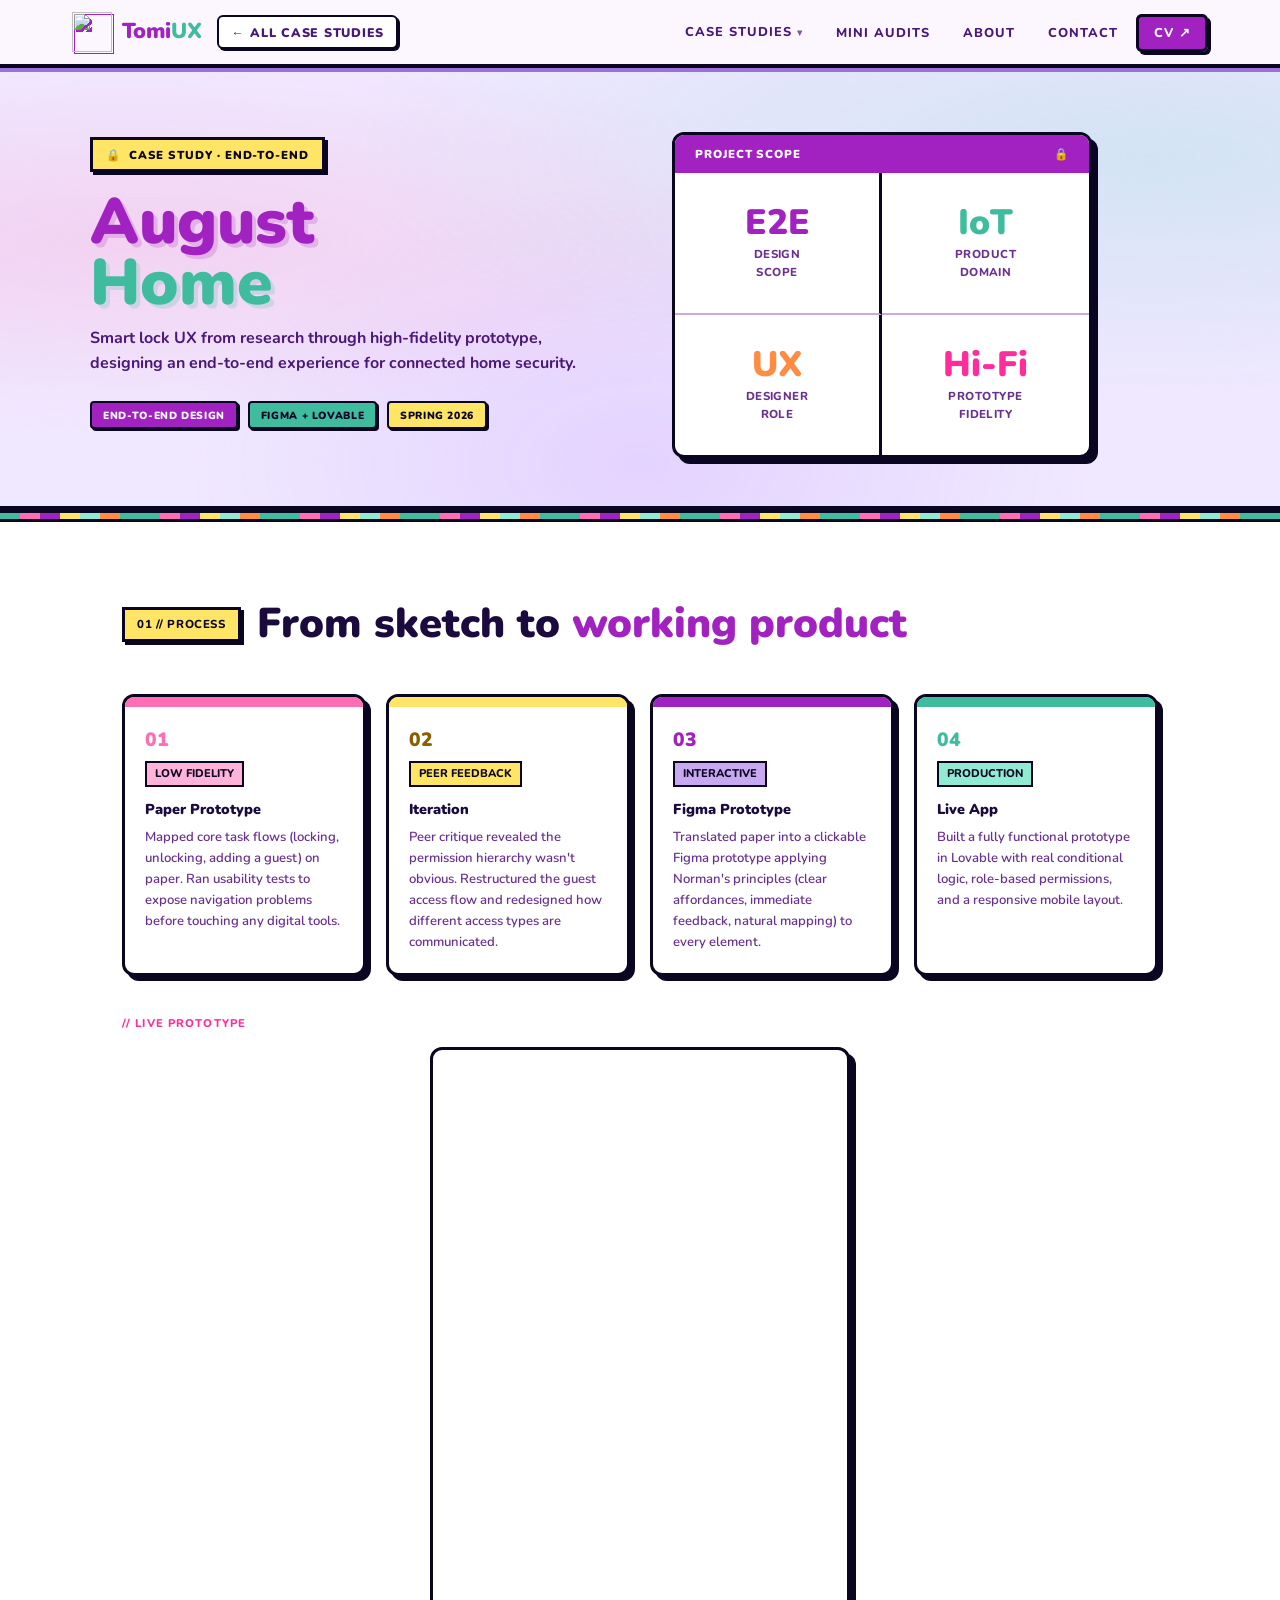
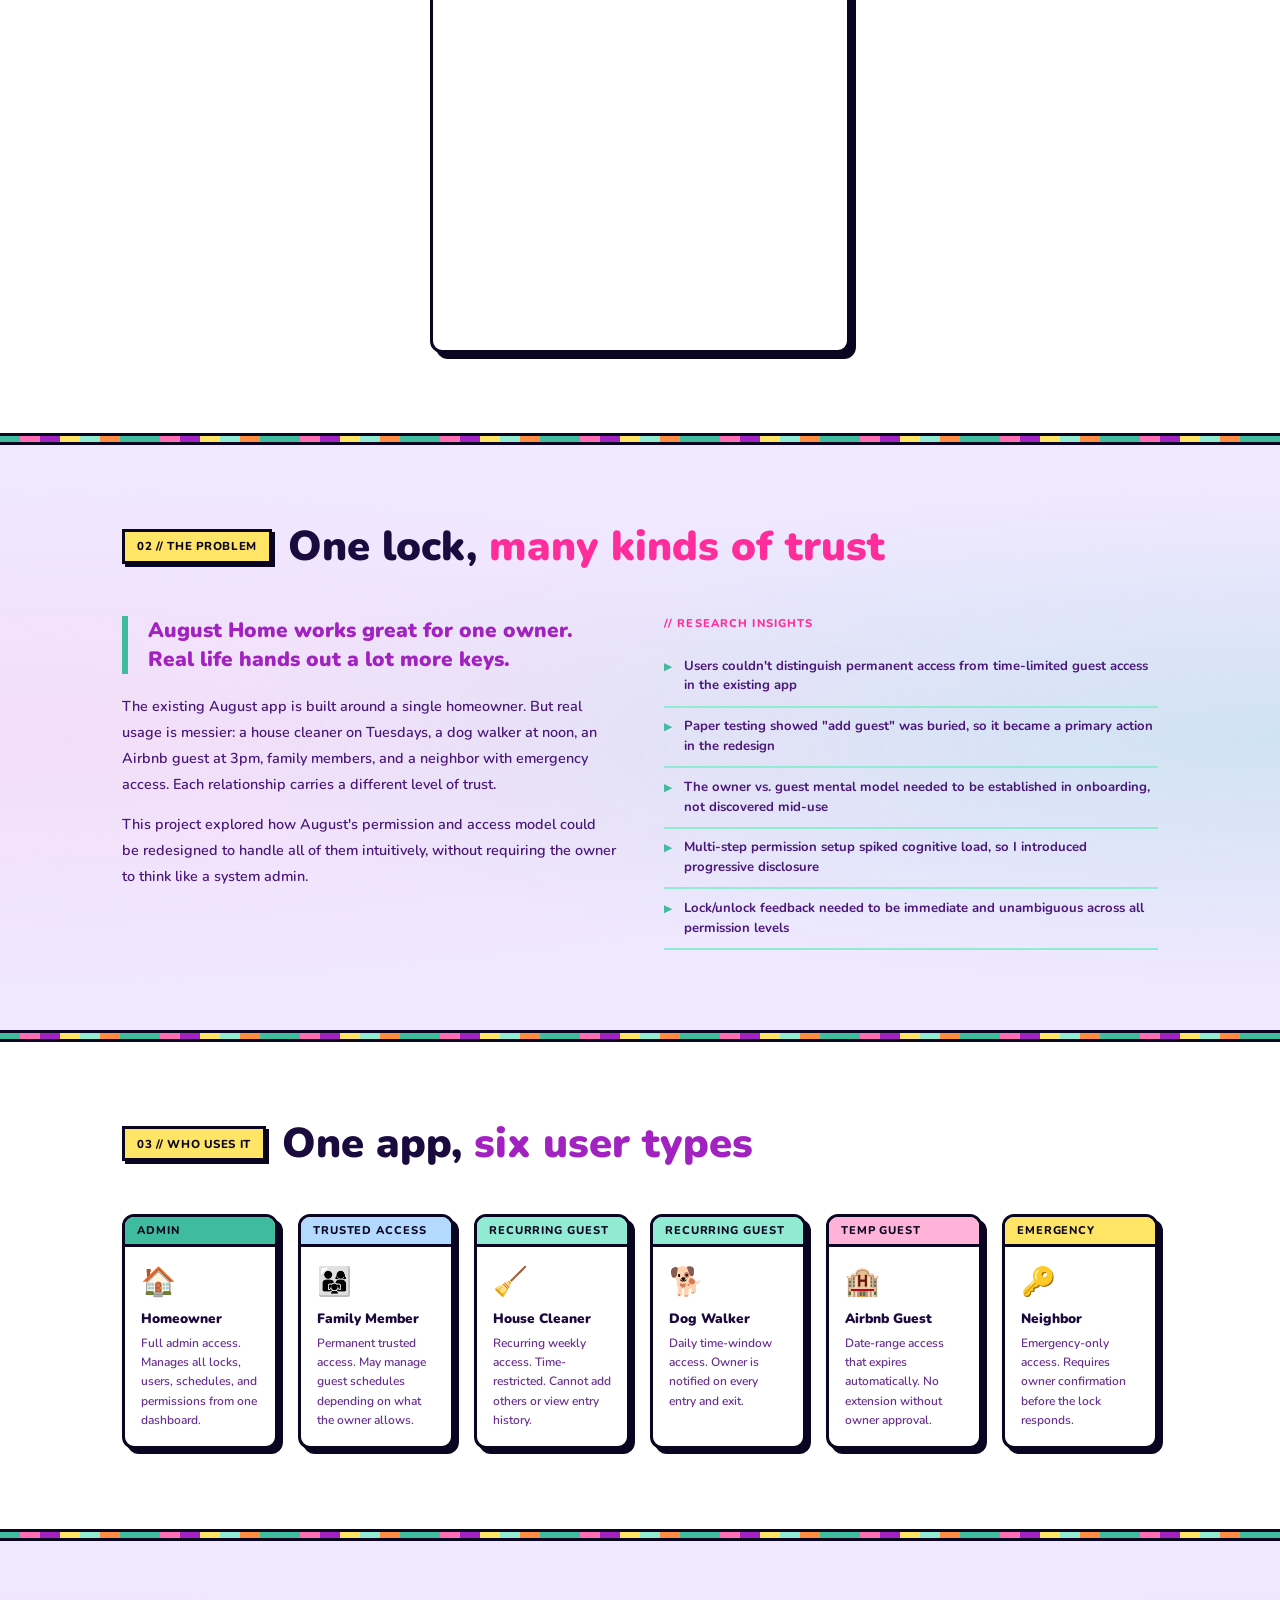
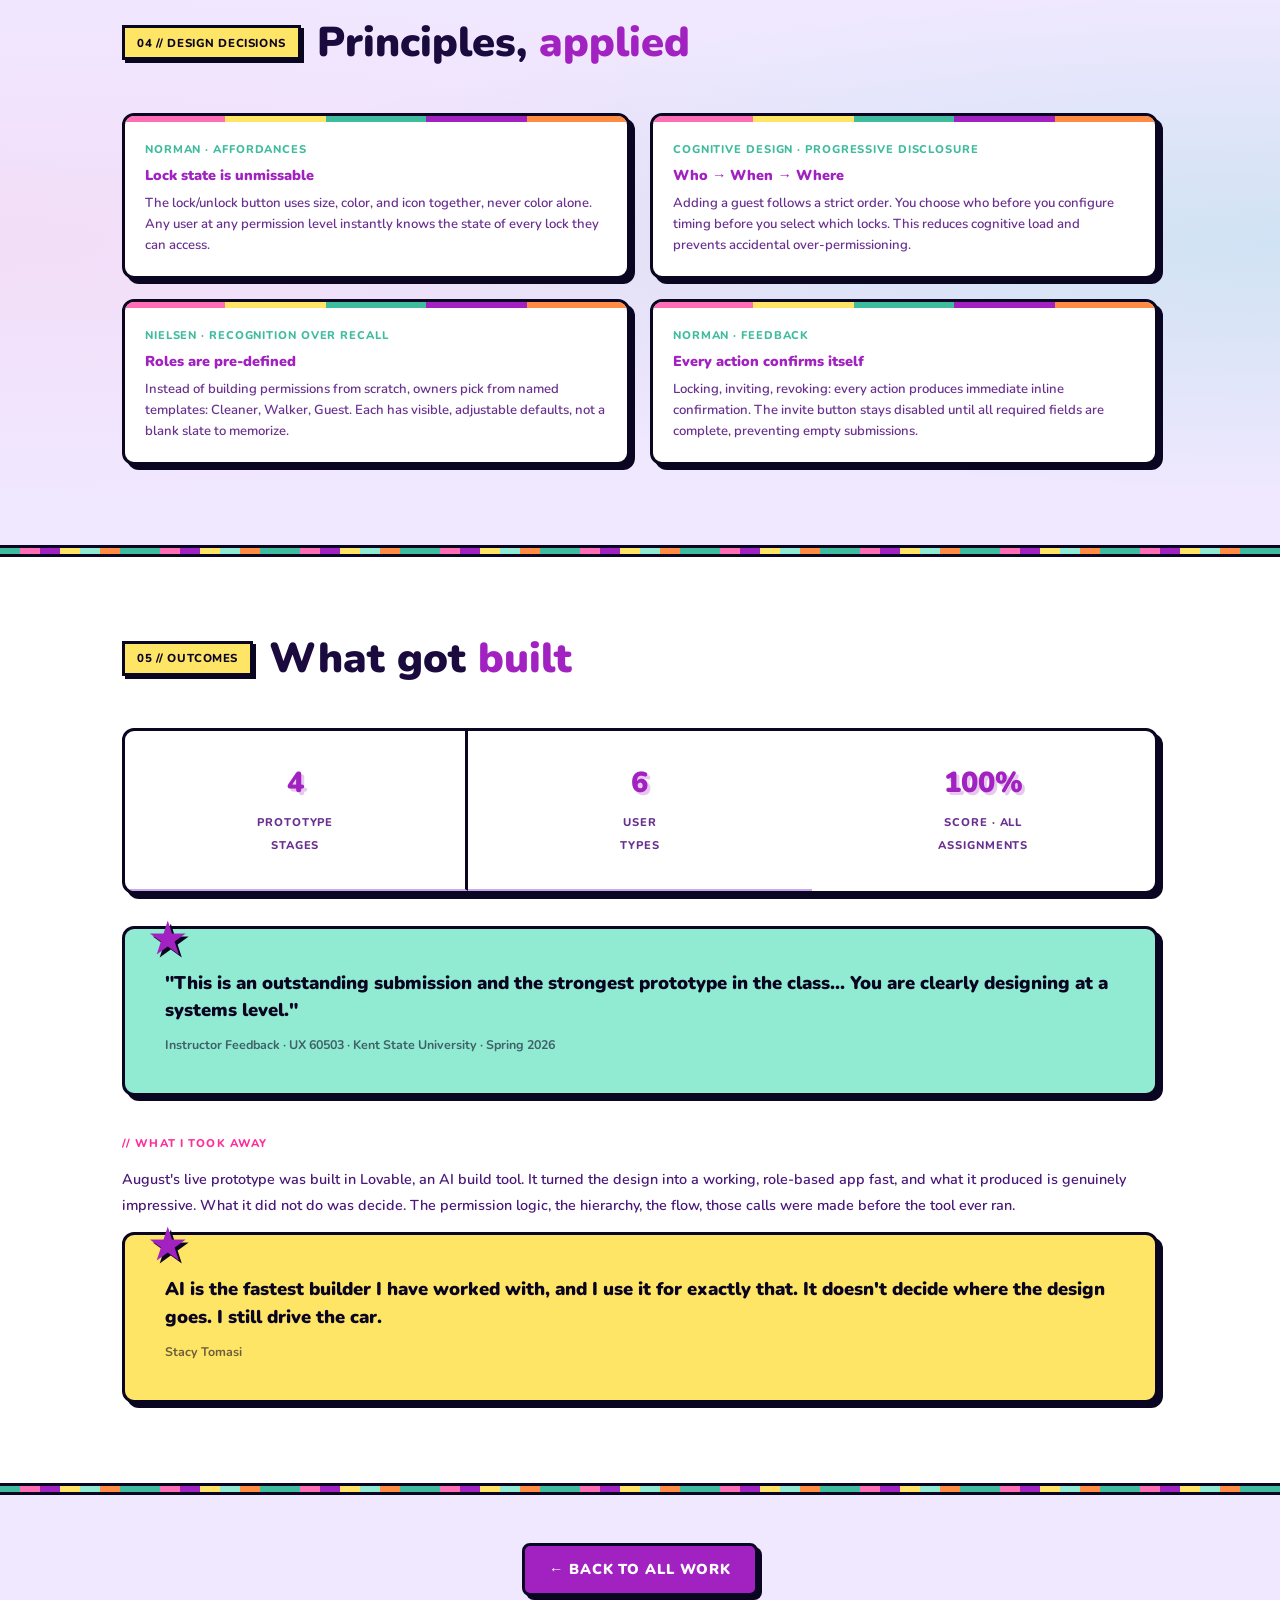
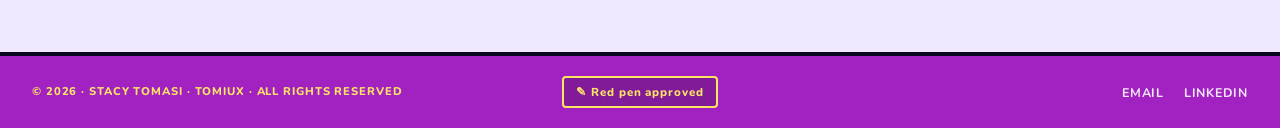
==== august/index.html @ 5d03ec29 "Footers: all text passes AA (white on purple, lavender mid on dark) Co-Authored-By: Claude Opus 5.5 " ====
<!DOCTYPE html>
<html lang="en">
<head>
  <!-- Google tag (gtag.js) -->
  <script async src="https://www.googletagmanager.com/gtag/js?id=G-GPSDXNNFGW"></script>
  <script>
    window.dataLayer = window.dataLayer || [];
    function gtag(){dataLayer.push(arguments);}
    gtag("js", new Date());
    gtag("config", "G-GPSDXNNFGW");
  </script>
<meta charset="UTF-8" />
<meta name="viewport" content="width=device-width, initial-scale=1.0" />
<title>August Home // TomiUX Case Study 🔒</title>
<link rel="preconnect" href="https://fonts.googleapis.com">
<link rel="preconnect" href="https://fonts.gstatic.com" crossorigin>
<link href="https://fonts.googleapis.com/css2?family=Nunito:wght@400;600;700;800;900&display=swap" rel="stylesheet">
<script src="../assets/nav.js"></script>
<style>
  :root {
    --lavender-bg: #f0e8ff;
    --lavender-mid: #c8a8f0;
    --lavender-dark: #9b70d8;
    --pink: #ff6eb4;
    --hot-pink: #ff2d9b;
    --baby-pink: #ffb3d9;
    --teal: #3FBB9E;
    --mint: #91EBD3;
    --yellow: #ffe566;
    --orange: #ff8c42;
    --blue: #6bb8ff;
    --baby-blue: #b3d9ff;
    --purple: #A122C0;
    --lime: #c8ff6b;
    --red: #ff5252;
    --white: #ffffff;
    --offwhite: #fdf8ff;
    --text: #1a0a3e;
    --text-mid: #4a1878;
    --text-light: #6a3090;
    --pixel-dark: #0a0520;
  }

  *, *::before, *::after { box-sizing: border-box; margin: 0; padding: 0; }
  html { scroll-behavior: smooth; }

  body { font-family: 'Nunito', sans-serif; background: var(--lavender-bg); color: var(--text); overflow-x: hidden; }

  body::before {
    content: ''; position: fixed; inset: 0; z-index: 0; pointer-events: none; opacity: 0.12;
    background-image: radial-gradient(3px 3px at 12% 8%, var(--pink), transparent), radial-gradient(2px 2px at 28% 22%, var(--teal), transparent), radial-gradient(3px 3px at 45% 5%, var(--yellow), transparent), radial-gradient(2px 2px at 62% 18%, var(--purple), transparent), radial-gradient(3px 3px at 78% 10%, var(--orange), transparent), radial-gradient(2px 2px at 92% 25%, var(--teal), transparent), radial-gradient(3px 3px at 15% 45%, var(--yellow), transparent), radial-gradient(2px 2px at 35% 60%, var(--pink), transparent), radial-gradient(3px 3px at 55% 55%, var(--blue), transparent), radial-gradient(2px 2px at 72% 48%, var(--lime), transparent), radial-gradient(3px 3px at 88% 65%, var(--hot-pink), transparent), radial-gradient(2px 2px at 8% 78%, var(--teal), transparent), radial-gradient(3px 3px at 25% 88%, var(--purple), transparent), radial-gradient(2px 2px at 48% 80%, var(--orange), transparent), radial-gradient(3px 3px at 68% 92%, var(--pink), transparent), radial-gradient(2px 2px at 85% 82%, var(--yellow), transparent);
    background-size: 300px 300px;
  }

  @media (prefers-reduced-motion: no-preference) { body::before { animation: bgShimmer 8s ease-in-out infinite alternate; } }
  @keyframes bgShimmer { 0% { opacity: 0.08; } 100% { opacity: 0.18; } }

  /* PIXEL DIVIDER */
  .pixel-divider { height: 12px; background: repeating-linear-gradient(90deg, #3FBB9E 0px, #3FBB9E 20px, #ff6eb4 20px, #ff6eb4 40px, #A122C0 40px, #A122C0 60px, #ffe566 60px, #ffe566 80px, #91EBD3 80px, #91EBD3 100px, #ff8c42 100px, #ff8c42 120px, #3FBB9E 120px, #3FBB9E 140px); border-top: 3px solid var(--pixel-dark); border-bottom: 3px solid var(--pixel-dark); position: relative; z-index: 1; }

  /* SECTION WRAPPERS */
  .section-bg-white { background: var(--white); position: relative; z-index: 1; }
  .section-bg-soft { background: radial-gradient(ellipse at 0% 50%, rgba(255,179,217,0.2) 0%, transparent 60%), radial-gradient(ellipse at 100% 50%, rgba(78,205,196,0.2) 0%, transparent 60%), var(--lavender-bg); position: relative; z-index: 1; }
  .section-wrap { max-width: 1100px; margin: 0 auto; padding: 5rem 2rem; position: relative; z-index: 1; }
  .section-header { display: flex; align-items: center; gap: 1rem; margin-bottom: 3rem; flex-wrap: wrap; }
  .section-badge { font-family: 'Nunito', sans-serif; font-weight: 800; font-size: 0.72rem; padding: 0.4rem 0.75rem; background: var(--yellow); border: 3px solid var(--pixel-dark); box-shadow: 3px 3px 0 var(--pixel-dark); color: var(--pixel-dark); letter-spacing: 0.05em; white-space: nowrap; }
  .section-title { font-family: 'Nunito', sans-serif; font-weight: 900; font-size: clamp(1.6rem, 3.5vw, 2.6rem); color: var(--text); flex: 1; line-height: 1.05; letter-spacing: 0; }
  .section-title .accent { color: var(--purple); }
  .section-title .accent2 { color: var(--hot-pink); }

  /* HERO */
  .case-hero {
    position: relative; z-index: 1;
    background: radial-gradient(ellipse at 10% 40%, rgba(255,110,180,0.18) 0%, transparent 50%), radial-gradient(ellipse at 90% 20%, rgba(78,205,196,0.18) 0%, transparent 50%), radial-gradient(ellipse at 50% 90%, rgba(155,89,255,0.15) 0%, transparent 50%), var(--lavender-bg);
    padding: 4rem 2rem 3rem; border-bottom: 4px solid var(--pixel-dark);
  }
  .case-hero-inner { max-width: 1100px; margin: 0 auto; display: grid; grid-template-columns: 1fr 1fr; gap: 4rem; align-items: center; }
  .case-eyebrow {
    display: inline-flex; align-items: center; gap: 0.5rem;
    font-family: 'Nunito', sans-serif; font-weight: 900; font-size: 0.72rem; letter-spacing: 0.08em;
    color: var(--pixel-dark); background: var(--yellow);
    border: 3px solid var(--pixel-dark); box-shadow: 3px 3px 0 var(--pixel-dark);
    padding: 0.4rem 0.8rem; margin-bottom: 1.25rem;
  }
  .case-title {
    font-family: 'Nunito', sans-serif; font-weight: 900;
    font-size: clamp(2.2rem, 5vw, 4rem); line-height: 0.95; margin-bottom: 0.75rem; letter-spacing: 0;
  }
  .case-title .line1 { display: block; color: var(--purple); text-shadow: 4px 4px 0 rgba(161,34,192,0.2); }
  .case-title .line2 { display: block; color: var(--teal); text-shadow: 4px 4px 0 rgba(63,187,158,0.2); }
  .case-subtitle { font-size: 1rem; color: var(--text-mid); font-weight: 700; line-height: 1.6; margin-bottom: 1.5rem; }
  .case-meta-pills { display: flex; gap: 0.6rem; flex-wrap: wrap; margin-bottom: 1.5rem; }
  .pill { font-family: 'Nunito', sans-serif; font-weight: 900; font-size: 0.65rem; text-transform: uppercase; letter-spacing: 0.06em; padding: 0.3rem 0.7rem; border-radius: 4px; border: 2.5px solid var(--pixel-dark); box-shadow: 2px 2px 0 var(--pixel-dark); }
  .pill-purple { background: var(--purple); color: white; }
  .pill-teal { background: var(--teal); color: var(--pixel-dark); }
  .pill-yellow { background: var(--yellow); color: var(--pixel-dark); }
  .pill-pink { background: var(--hot-pink); color: white; }
  .pill-orange { background: var(--orange); color: var(--pixel-dark); }

  .hero-stat-card { background: var(--white); border: 3px solid var(--pixel-dark); box-shadow: 6px 6px 0 var(--pixel-dark); border-radius: 12px; overflow: hidden; max-width: 420px; }
  .stat-card-header { background: var(--purple); padding: 0.7rem 1.25rem; display: flex; justify-content: space-between; align-items: center; }
  .stat-card-header span { font-family: 'Nunito', sans-serif; font-weight: 900; font-size: 0.72rem; letter-spacing: 0.08em; color: white; }
  .stat-grid { display: grid; grid-template-columns: repeat(2, 1fr); gap: 0; }
  .stat-cell { padding: 1.1rem 1.25rem; border-right: 2px solid var(--lavender-mid); border-bottom: 2px solid var(--lavender-mid); text-align: center; }
  .stat-cell:nth-child(2n) { border-right: none; }
  .stat-cell:nth-child(3), .stat-cell:nth-child(4) { border-bottom: none; }
  .stat-number { font-family: 'Nunito', sans-serif; font-weight: 900; font-size: 2.2rem; line-height: 1; margin-bottom: 0.25rem; }
  .stat-label-sm { font-family: 'Nunito', sans-serif; font-weight: 800; font-size: 0.72rem; letter-spacing: 0.04em; color: var(--text-light); line-height: 1.6; }

  @media (max-width: 768px) {
    .case-hero-inner { grid-template-columns: 1fr; gap: 2rem; }
    .hero-stat-card { max-width: 100%; }
  }
  .btn { font-family: 'Nunito', sans-serif; font-weight: 900; font-size: 0.85rem; text-transform: uppercase; letter-spacing: 0.08em; padding: 0.85rem 1.75rem; border-radius: 8px; text-decoration: none; display: inline-flex; align-items: center; gap: 0.5rem; transition: all 0.12s; border: 3px solid var(--pixel-dark); box-shadow: 4px 4px 0 var(--pixel-dark); }
  .btn:hover { transform: translate(-2px,-2px); box-shadow: 6px 6px 0 var(--pixel-dark); }
  .btn:active { transform: translate(2px,2px); box-shadow: 2px 2px 0 var(--pixel-dark); }
  .btn:focus-visible { outline: 3px solid var(--yellow); outline-offset: 3px; transform: translate(-2px,-2px); box-shadow: 6px 6px 0 var(--pixel-dark); }
  .btn-primary { background: #A122C0; color: white; }
  .btn-primary:hover { background: var(--hot-pink); }
  .btn-secondary { background: var(--white); color: var(--purple); }
  .btn-secondary:hover { background: var(--lavender-mid); }

  /* PROCESS CARDS */
  .process-grid { display: grid; grid-template-columns: repeat(auto-fit, minmax(210px, 1fr)); gap: 1.25rem; }
  .process-card { background: var(--white); border-radius: 12px; border: 3px solid var(--pixel-dark); box-shadow: 5px 5px 0 var(--pixel-dark); overflow: hidden; transition: all 0.12s; }
  .process-card:hover { transform: translate(-3px,-3px); box-shadow: 8px 8px 0 var(--pixel-dark); }
  .process-card-top { height: 10px; }
  .p-pink { background: var(--pink); } .p-yellow { background: var(--yellow); }
  .p-purple { background: var(--purple); } .p-teal { background: var(--teal); }
  .process-card-body { padding: 1.25rem; }
  .card-num { font-family: 'Nunito', sans-serif; font-weight: 900; font-size: 1.2rem; margin-bottom: 0.5rem; }
  .c-pink { color: var(--pink); } .c-yellow { color: #8a5e00; }
  .c-purple { color: var(--purple); } .c-teal { color: var(--teal); }
  .card-badge { font-family: 'Nunito', sans-serif; font-weight: 800; font-size: 0.7rem; padding: 0.2rem 0.5rem; border: 2px solid var(--pixel-dark); display: inline-block; margin-bottom: 0.75rem; }
  .badge-pink { background: var(--baby-pink); color: var(--pixel-dark); } .badge-yellow { background: var(--yellow); color: var(--pixel-dark); }
  .badge-purple { background: var(--lavender-mid); color: var(--pixel-dark); } .badge-teal { background: var(--mint); color: var(--pixel-dark); }
  .card-title { font-family: 'Nunito', sans-serif; font-weight: 900; font-size: 0.9rem; color: var(--text); margin-bottom: 0.5rem; letter-spacing: 0; }
  .card-body { font-size: 0.82rem; line-height: 1.6; color: var(--text-light); font-weight: 600; }

  /* PROBLEM */
  .problem-grid { display: grid; grid-template-columns: 1fr 1fr; gap: 3rem; align-items: start; }
  .pull-quote { font-family: 'Nunito', sans-serif; font-weight: 900; font-size: clamp(1rem, 2vw, 1.3rem); color: var(--purple); border-left: 6px solid var(--teal); padding-left: 1.25rem; margin-bottom: 1.25rem; line-height: 1.4; letter-spacing: 0; }
  .body-text { font-size: 0.9rem; line-height: 1.8; color: var(--text-mid); font-weight: 600; margin-bottom: 0.85rem; }
  .sub-label { font-family: 'Nunito', sans-serif; font-weight: 800; font-size: 0.7rem; letter-spacing: 0.1em; color: var(--hot-pink); margin-bottom: 1rem; }
  .insight-list { list-style: none; }
  .insight-list li { font-size: 0.82rem; font-weight: 700; color: var(--text-mid); padding: 0.6rem 0; border-bottom: 2px solid var(--mint); display: flex; gap: 0.75rem; align-items: flex-start; line-height: 1.5; }
  .insight-list li::before { content: '\25B6'; color: var(--teal); flex-shrink: 0; font-size: 0.6rem; margin-top: 3px; }

  /* USER CARDS */
  .users-grid { display: grid; grid-template-columns: repeat(auto-fit, minmax(148px, 1fr)); gap: 1.25rem; }
  .user-card { background: var(--white); border-radius: 12px; border: 3px solid var(--pixel-dark); box-shadow: 5px 5px 0 var(--pixel-dark); overflow: hidden; transition: all 0.12s; }
  .user-card:hover { transform: translate(-3px,-3px); box-shadow: 8px 8px 0 var(--pixel-dark); }
  .user-card-header { font-family: 'Nunito', sans-serif; font-weight: 800; font-size: 0.7rem; letter-spacing: 0.08em; padding: 0.4rem 0.75rem; color: var(--pixel-dark); border-bottom: 3px solid var(--pixel-dark); }
  .uh-teal { background: var(--teal); } .uh-blue { background: var(--baby-blue); }
  .uh-mint { background: var(--mint); } .uh-pink { background: var(--baby-pink); }
  .uh-yellow { background: var(--yellow); } .uh-purple { background: var(--lavender-mid); }
  .user-card-body { padding: 1rem; }
  .user-icon { font-size: 1.75rem; display: block; margin-bottom: 0.5rem; }
  .user-name { font-family: 'Nunito', sans-serif; font-weight: 900; font-size: 0.85rem; color: var(--text); margin-bottom: 0.35rem; letter-spacing: 0; }
  .user-desc { font-size: 0.75rem; line-height: 1.6; color: var(--text-light); font-weight: 600; }

  /* DESIGN DECISIONS */
  .decisions-grid { display: grid; grid-template-columns: 1fr 1fr; gap: 1.25rem; }
  .decision-card { background: var(--white); border-radius: 12px; border: 3px solid var(--pixel-dark); box-shadow: 5px 5px 0 var(--pixel-dark); overflow: hidden; }
  .decision-card::before { content: ''; display: block; height: 6px; background: repeating-linear-gradient(90deg, var(--pink) 0, var(--pink) 20%, var(--yellow) 20%, var(--yellow) 40%, var(--teal) 40%, var(--teal) 60%, var(--purple) 60%, var(--purple) 80%, var(--orange) 80%, var(--orange) 100%); }
  .decision-card-body { padding: 1.25rem; }
  .decision-principle { font-family: 'Nunito', sans-serif; font-weight: 800; font-size: 0.7rem; letter-spacing: 0.08em; color: var(--teal); margin-bottom: 0.5rem; }
  .decision-title { font-family: 'Nunito', sans-serif; font-weight: 900; font-size: 0.9rem; color: var(--purple); margin-bottom: 0.5rem; letter-spacing: 0; }
  .decision-body { font-size: 0.82rem; line-height: 1.6; color: var(--text-light); font-weight: 600; }

  /* STAT ROW */
  .stat-row-outer { display: grid; grid-template-columns: repeat(3, 1fr); background: var(--white); border: 3px solid var(--pixel-dark); box-shadow: 5px 5px 0 var(--pixel-dark); border-radius: 12px; overflow: hidden; margin-bottom: 2rem; }
  .stat-cell { padding: 2rem 1rem; text-align: center; border-right: 3px solid var(--pixel-dark); }
  .stat-cell:last-child { border-right: none; }
  .stat-num { font-family: 'Nunito', sans-serif; font-weight: 900; font-size: clamp(1.2rem, 3vw, 1.8rem); color: var(--purple); display: block; margin-bottom: 0.5rem; text-shadow: 3px 3px 0 rgba(161,34,192,0.25); }
  .stat-label { font-family: 'Nunito', sans-serif; font-weight: 800; font-size: 0.7rem; letter-spacing: 0.08em; color: var(--text-light); line-height: 1.8; }

  /* TAKEAWAY */
  .takeaway { background: var(--yellow); border: 3px solid var(--pixel-dark); box-shadow: 5px 5px 0 var(--pixel-dark); border-radius: 12px; padding: 2.5rem; position: relative; }
  .takeaway::before { content: '\2605'; font-family: 'Nunito', sans-serif; font-weight: 900; font-size: 2.5rem; position: absolute; top: -1rem; left: 1.5rem; color: var(--purple); text-shadow: 3px 3px 0 var(--pixel-dark); }
  .takeaway-text { font-family: 'Nunito', sans-serif; font-weight: 900; font-size: clamp(0.9rem, 1.8vw, 1.15rem); color: var(--pixel-dark); line-height: 1.5; margin-bottom: 0.75rem; letter-spacing: 0; }
  .takeaway-attr { font-size: 0.78rem; font-weight: 700; color: rgba(10,5,32,0.6); }

  /* FOOTER */
  footer { background: var(--purple); border-top: 4px solid var(--pixel-dark); padding: 2rem; display: flex; align-items: center; justify-content: space-between; flex-wrap: wrap; gap: 1rem; position: relative; z-index: 1; }
  .footer-brand { font-family: 'Nunito', sans-serif; font-weight: 800; font-size: 0.7rem; color: var(--white); letter-spacing: 0.06em; line-height: 2; }
  .footer-hits { font-family: 'Nunito', sans-serif; font-weight: 800; font-size: 0.72rem; color: var(--yellow); letter-spacing: 0.1em; cursor: pointer; padding: 0.4rem 0.75rem; border: 2px solid var(--yellow); background: rgba(0,0,0,0.2); border-radius: 4px; transition: all 0.3s; }
  .footer-hits:hover, .footer-hits:focus-visible { background: rgba(255,229,102,0.15); border-color: var(--white); color: var(--white); }
  .footer-hits:focus-visible { outline: 2px solid var(--yellow); outline-offset: 2px; }
  .footer-links { display: flex; gap: 1rem; }
  .footer-links a { font-family: 'Nunito', sans-serif; font-weight: 800; font-size: 0.8rem; color: var(--white); text-decoration: none; text-transform: uppercase; letter-spacing: 0.06em; }
  .footer-links a:hover { color: var(--yellow); }
  .footer-links a:focus-visible { outline: 2px solid var(--yellow); outline-offset: 3px; color: var(--yellow); border-radius: 2px; }

  @media (max-width: 700px) { .problem-grid { grid-template-columns: 1fr; } .process-grid { grid-template-columns: 1fr 1fr; } .users-grid { grid-template-columns: 1fr 1fr; } }
  @media (max-width: 480px) { .process-grid, .users-grid, .decisions-grid { grid-template-columns: 1fr; } .stat-row-outer { grid-template-columns: 1fr; } .stat-cell { border-right: none; border-bottom: 3px solid var(--pixel-dark); } .stat-cell:last-child { border-bottom: none; } }
</style>
</head>
<body>

<!-- NAV injected by nav.js -->
<main id="main-content">

<!-- HERO -->
<section class="case-hero" aria-label="August Smart Lock case study">
  <div class="case-hero-inner">
    <div>
      <div class="case-eyebrow"><span aria-hidden="true">&#128274;</span> CASE STUDY &#183; END-TO-END</div>
      <h1 class="case-title">
        <span class="line1">August</span>
        <span class="line2">Home</span>
      </h1>
      <p class="case-subtitle">Smart lock UX from research through high-fidelity prototype, designing an end-to-end experience for connected home security.</p>
      <div class="case-meta-pills">
        <span class="pill pill-purple">End-to-End Design</span>
        <span class="pill pill-teal">Figma + Lovable</span>
        <span class="pill pill-yellow">Spring 2026</span>
      </div>
    </div>
    <div class="hero-stat-card">
      <div class="stat-card-header">
        <span>PROJECT SCOPE</span>
        <span aria-hidden="true">&#128274;</span>
      </div>
      <div class="stat-grid">
        <div class="stat-cell">
          <div class="stat-number" style="color:var(--purple);">E2E</div>
          <div class="stat-label-sm">DESIGN<br/>SCOPE</div>
        </div>
        <div class="stat-cell">
          <div class="stat-number" style="color:var(--teal);">IoT</div>
          <div class="stat-label-sm">PRODUCT<br/>DOMAIN</div>
        </div>
        <div class="stat-cell">
          <div class="stat-number" style="color:var(--orange);">UX</div>
          <div class="stat-label-sm">DESIGNER<br/>ROLE</div>
        </div>
        <div class="stat-cell">
          <div class="stat-number" style="color:var(--hot-pink);">Hi-Fi</div>
          <div class="stat-label-sm">PROTOTYPE<br/>FIDELITY</div>
        </div>
      </div>
    </div>
  </div>
</section>

<div class="pixel-divider" aria-hidden="true"></div>

<!-- PROCESS -->
<div class="section-bg-white" id="process">
  <div class="section-wrap">
    <div class="section-header">
      <span class="section-badge" aria-hidden="true">01 // PROCESS</span>
      <h2 class="section-title">From sketch to <span class="accent">working product</span></h2>
    </div>
    <div class="process-grid">
      <div class="process-card">
        <div class="process-card-top p-pink" aria-hidden="true"></div>
        <div class="process-card-body">
          <div class="card-num c-pink" aria-hidden="true">01</div>
          <span class="card-badge badge-pink">LOW FIDELITY</span>
          <p class="card-title">Paper Prototype</p>
          <p class="card-body">Mapped core task flows (locking, unlocking, adding a guest) on paper. Ran usability tests to expose navigation problems before touching any digital tools.</p>
        </div>
      </div>
      <div class="process-card">
        <div class="process-card-top p-yellow" aria-hidden="true"></div>
        <div class="process-card-body">
          <div class="card-num c-yellow" aria-hidden="true">02</div>
          <span class="card-badge badge-yellow">PEER FEEDBACK</span>
          <p class="card-title">Iteration</p>
          <p class="card-body">Peer critique revealed the permission hierarchy wasn't obvious. Restructured the guest access flow and redesigned how different access types are communicated.</p>
        </div>
      </div>
      <div class="process-card">
        <div class="process-card-top p-purple" aria-hidden="true"></div>
        <div class="process-card-body">
          <div class="card-num c-purple" aria-hidden="true">03</div>
          <span class="card-badge badge-purple">INTERACTIVE</span>
          <p class="card-title">Figma Prototype</p>
          <p class="card-body">Translated paper into a clickable Figma prototype applying Norman's principles (clear affordances, immediate feedback, natural mapping) to every element.</p>
        </div>
      </div>
      <div class="process-card">
        <div class="process-card-top p-teal" aria-hidden="true"></div>
        <div class="process-card-body">
          <div class="card-num c-teal" aria-hidden="true">04</div>
          <span class="card-badge badge-teal">PRODUCTION</span>
          <p class="card-title">Live App</p>
          <p class="card-body">Built a fully functional prototype in Lovable with real conditional logic, role-based permissions, and a responsive mobile layout.</p>
        </div>
      </div>
    </div>
    <!-- PROTOTYPE EMBED -->
    <div id="prototype-embed" style="margin-top: 2.5rem;">
      <p class="sub-label" style="margin-bottom: 1rem;">// LIVE PROTOTYPE</p>
      <div style="border: 3px solid var(--pixel-dark); box-shadow: 6px 6px 0 var(--pixel-dark); border-radius: 12px; overflow: hidden; background: var(--white); max-width: 420px; margin: 0 auto;">
        <iframe
          src="https://august-home.lovable.app"
          width="100%"
          height="900"
          style="display: block; border: none;"
          title="August Home app: live interactive prototype"
          loading="lazy"
          allow="fullscreen"
        ></iframe>
      </div>
    </div>
  </div>
</div>

<div class="pixel-divider" aria-hidden="true"></div>

<!-- PROBLEM -->
<div class="section-bg-soft">
  <div class="section-wrap">
    <div class="section-header">
      <span class="section-badge" aria-hidden="true">02 // THE PROBLEM</span>
      <h2 class="section-title">One lock, <span class="accent2">many kinds of trust</span></h2>
    </div>
    <div class="problem-grid">
      <div>
        <p class="pull-quote">August Home works great for one owner. Real life hands out a lot more keys.</p>
        <p class="body-text">The existing August app is built around a single homeowner. But real usage is messier: a house cleaner on Tuesdays, a dog walker at noon, an Airbnb guest at 3pm, family members, and a neighbor with emergency access. Each relationship carries a different level of trust.</p>
        <p class="body-text">This project explored how August's permission and access model could be redesigned to handle all of them intuitively, without requiring the owner to think like a system admin.</p>
      </div>
      <div>
        <p class="sub-label">// RESEARCH INSIGHTS</p>
        <ul class="insight-list">
          <li>Users couldn't distinguish permanent access from time-limited guest access in the existing app</li>
          <li>Paper testing showed "add guest" was buried, so it became a primary action in the redesign</li>
          <li>The owner vs. guest mental model needed to be established in onboarding, not discovered mid-use</li>
          <li>Multi-step permission setup spiked cognitive load, so I introduced progressive disclosure</li>
          <li>Lock/unlock feedback needed to be immediate and unambiguous across all permission levels</li>
        </ul>
      </div>
    </div>
  </div>
</div>

<div class="pixel-divider" aria-hidden="true"></div>

<!-- USERS -->
<div class="section-bg-white">
  <div class="section-wrap">
    <div class="section-header">
      <span class="section-badge" aria-hidden="true">03 // WHO USES IT</span>
      <h2 class="section-title">One app, <span class="accent">six user types</span></h2>
    </div>
    <div class="users-grid">
      <div class="user-card">
        <div class="user-card-header uh-teal">ADMIN</div>
        <div class="user-card-body"><span class="user-icon" aria-hidden="true">🏠</span><p class="user-name">Homeowner</p><p class="user-desc">Full admin access. Manages all locks, users, schedules, and permissions from one dashboard.</p></div>
      </div>
      <div class="user-card">
        <div class="user-card-header uh-blue">TRUSTED ACCESS</div>
        <div class="user-card-body"><span class="user-icon" aria-hidden="true">👨‍👩‍👧</span><p class="user-name">Family Member</p><p class="user-desc">Permanent trusted access. May manage guest schedules depending on what the owner allows.</p></div>
      </div>
      <div class="user-card">
        <div class="user-card-header uh-mint">RECURRING GUEST</div>
        <div class="user-card-body"><span class="user-icon" aria-hidden="true">🧹</span><p class="user-name">House Cleaner</p><p class="user-desc">Recurring weekly access. Time-restricted. Cannot add others or view entry history.</p></div>
      </div>
      <div class="user-card">
        <div class="user-card-header uh-mint">RECURRING GUEST</div>
        <div class="user-card-body"><span class="user-icon" aria-hidden="true">🐕</span><p class="user-name">Dog Walker</p><p class="user-desc">Daily time-window access. Owner is notified on every entry and exit.</p></div>
      </div>
      <div class="user-card">
        <div class="user-card-header uh-pink">TEMP GUEST</div>
        <div class="user-card-body"><span class="user-icon" aria-hidden="true">🏨</span><p class="user-name">Airbnb Guest</p><p class="user-desc">Date-range access that expires automatically. No extension without owner approval.</p></div>
      </div>
      <div class="user-card">
        <div class="user-card-header uh-yellow">EMERGENCY</div>
        <div class="user-card-body"><span class="user-icon" aria-hidden="true">🔑</span><p class="user-name">Neighbor</p><p class="user-desc">Emergency-only access. Requires owner confirmation before the lock responds.</p></div>
      </div>
    </div>
  </div>
</div>

<div class="pixel-divider" aria-hidden="true"></div>

<!-- DESIGN DECISIONS -->
<div class="section-bg-soft" id="design-decisions">
  <div class="section-wrap">
    <div class="section-header">
      <span class="section-badge" aria-hidden="true">04 // DESIGN DECISIONS</span>
      <h2 class="section-title">Principles, <span class="accent">applied</span></h2>
    </div>
    <div class="decisions-grid">
      <div class="decision-card">
        <div class="decision-card-body">
          <p class="decision-principle">NORMAN · AFFORDANCES</p>
          <p class="decision-title">Lock state is unmissable</p>
          <p class="decision-body">The lock/unlock button uses size, color, and icon together, never color alone. Any user at any permission level instantly knows the state of every lock they can access.</p>
        </div>
      </div>
      <div class="decision-card">
        <div class="decision-card-body">
          <p class="decision-principle">COGNITIVE DESIGN · PROGRESSIVE DISCLOSURE</p>
          <p class="decision-title">Who → When → Where</p>
          <p class="decision-body">Adding a guest follows a strict order. You choose who before you configure timing before you select which locks. This reduces cognitive load and prevents accidental over-permissioning.</p>
        </div>
      </div>
      <div class="decision-card">
        <div class="decision-card-body">
          <p class="decision-principle">NIELSEN · RECOGNITION OVER RECALL</p>
          <p class="decision-title">Roles are pre-defined</p>
          <p class="decision-body">Instead of building permissions from scratch, owners pick from named templates: Cleaner, Walker, Guest. Each has visible, adjustable defaults, not a blank slate to memorize.</p>
        </div>
      </div>
      <div class="decision-card">
        <div class="decision-card-body">
          <p class="decision-principle">NORMAN · FEEDBACK</p>
          <p class="decision-title">Every action confirms itself</p>
          <p class="decision-body">Locking, inviting, revoking: every action produces immediate inline confirmation. The invite button stays disabled until all required fields are complete, preventing empty submissions.</p>
        </div>
      </div>
    </div>
  </div>
</div>

<div class="pixel-divider" aria-hidden="true"></div>

<!-- OUTCOMES -->
<div class="section-bg-white">
  <div class="section-wrap">
    <div class="section-header">
      <span class="section-badge" aria-hidden="true">05 // OUTCOMES</span>
      <h2 class="section-title">What got <span class="accent">built</span></h2>
    </div>
    <div class="stat-row-outer">
      <div class="stat-cell"><span class="stat-num">4</span><span class="stat-label">PROTOTYPE<br/>STAGES</span></div>
      <div class="stat-cell"><span class="stat-num">6</span><span class="stat-label">USER<br/>TYPES</span></div>
      <div class="stat-cell"><span class="stat-num">100%</span><span class="stat-label">SCORE · ALL<br/>ASSIGNMENTS</span></div>
    </div>

    <div class="takeaway" style="background: var(--mint); margin-bottom: 1.25rem;">
      <p class="takeaway-text">"This is an outstanding submission and the strongest prototype in the class... You are clearly designing at a systems level."</p>
      <p class="takeaway-attr">Instructor Feedback · UX 60503 · Kent State University · Spring 2026</p>
    </div>

    <p class="sub-label" style="margin-top: 2.5rem; margin-bottom: 1rem;">// WHAT I TOOK AWAY</p>
    <p class="body-text">August's live prototype was built in Lovable, an AI build tool. It turned the design into a working, role-based app fast, and what it produced is genuinely impressive. What it did not do was decide. The permission logic, the hierarchy, the flow, those calls were made before the tool ever ran.</p>

    <div class="takeaway">
      <p class="takeaway-text">AI is the fastest builder I have worked with, and I use it for exactly that. It doesn't decide where the design goes. I still drive the car.</p>
      <p class="takeaway-attr">Stacy Tomasi</p>
    </div>
  </div>
</div>

<div class="pixel-divider" aria-hidden="true"></div>

</main>

<footer>
  <div class="footer-brand">© 2026 · STACY TOMASI · TOMIUX · ALL RIGHTS RESERVED</div>
  <div class="footer-hits" tabindex="0" role="button" aria-label="Footer note" id="footer-note">✎ Red pen approved</div>
  <div class="footer-links">
    <a href="mailto:hello@tomiux.com">Email</a>
    <a href="https://www.linkedin.com/in/stacytomasi/" target="_blank" rel="noopener" aria-label="LinkedIn (opens in new tab)">LinkedIn</a>
    <a href="https://tomiux.com/#work">→ Work</a>
  </div>
</footer>

<script>
  const egg = document.getElementById('footer-note');
  function activateEgg() { egg.setAttribute('data-found','true'); egg.innerHTML='<span>✎ Yes, I proofread the footer too</span>'; egg.setAttribute('aria-label','You found the footer note'); }
  egg.addEventListener('click', activateEgg);
  egg.addEventListener('keydown', (e) => { if (e.key === 'Enter' || e.key === ' ') { e.preventDefault(); activateEgg(); } });
</script>

</body>
</html>
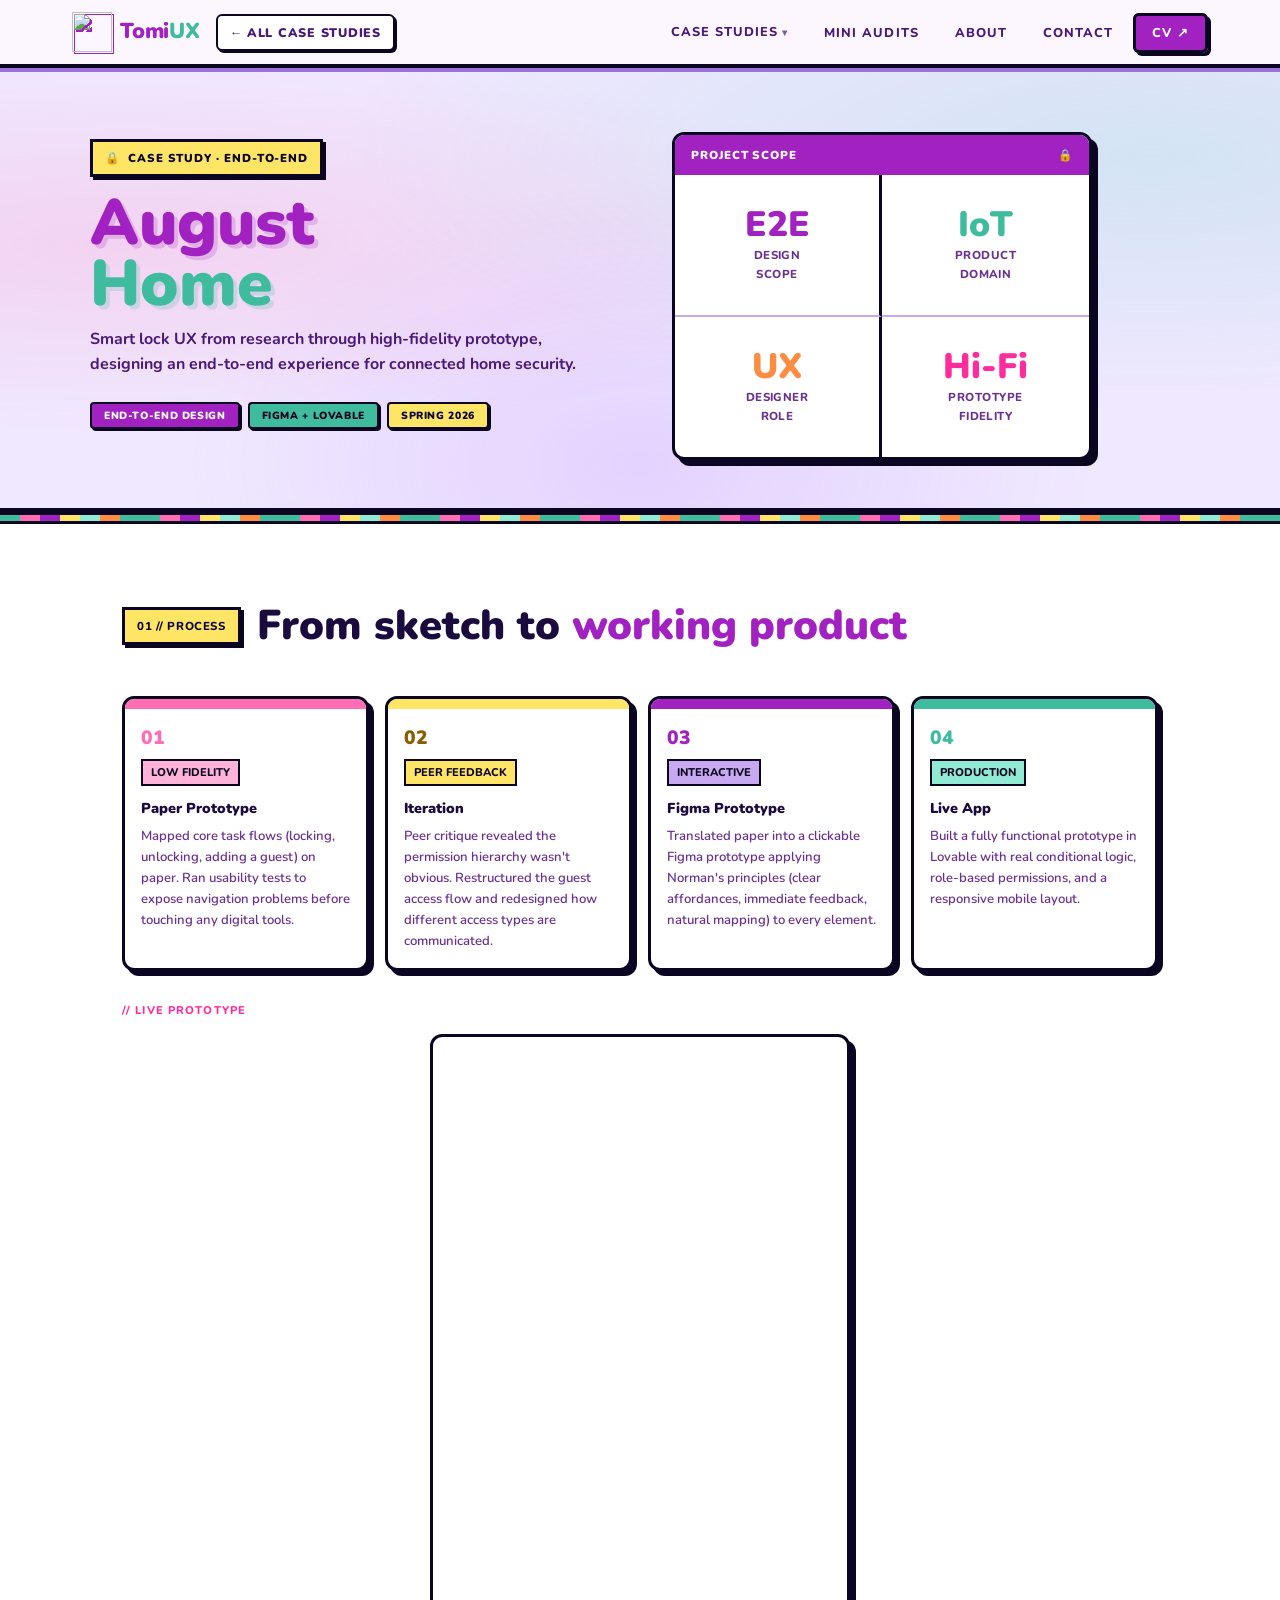
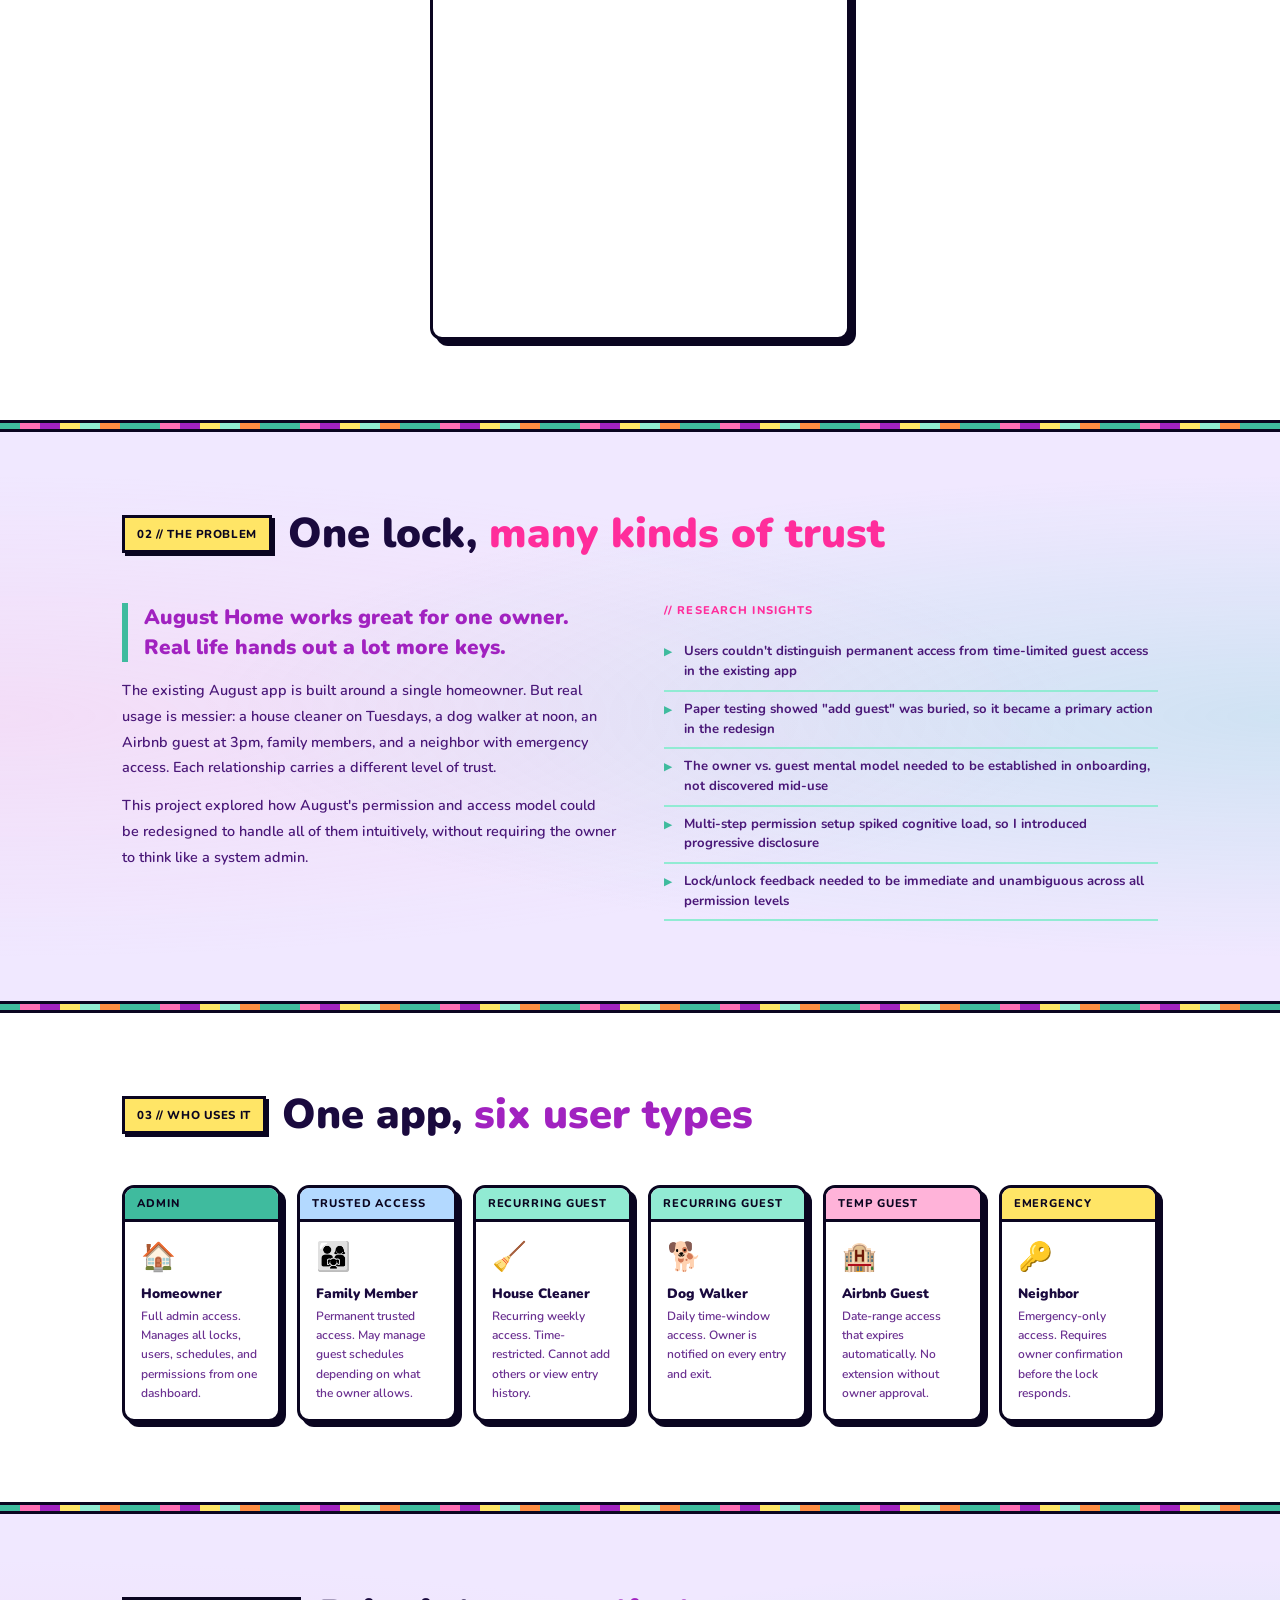
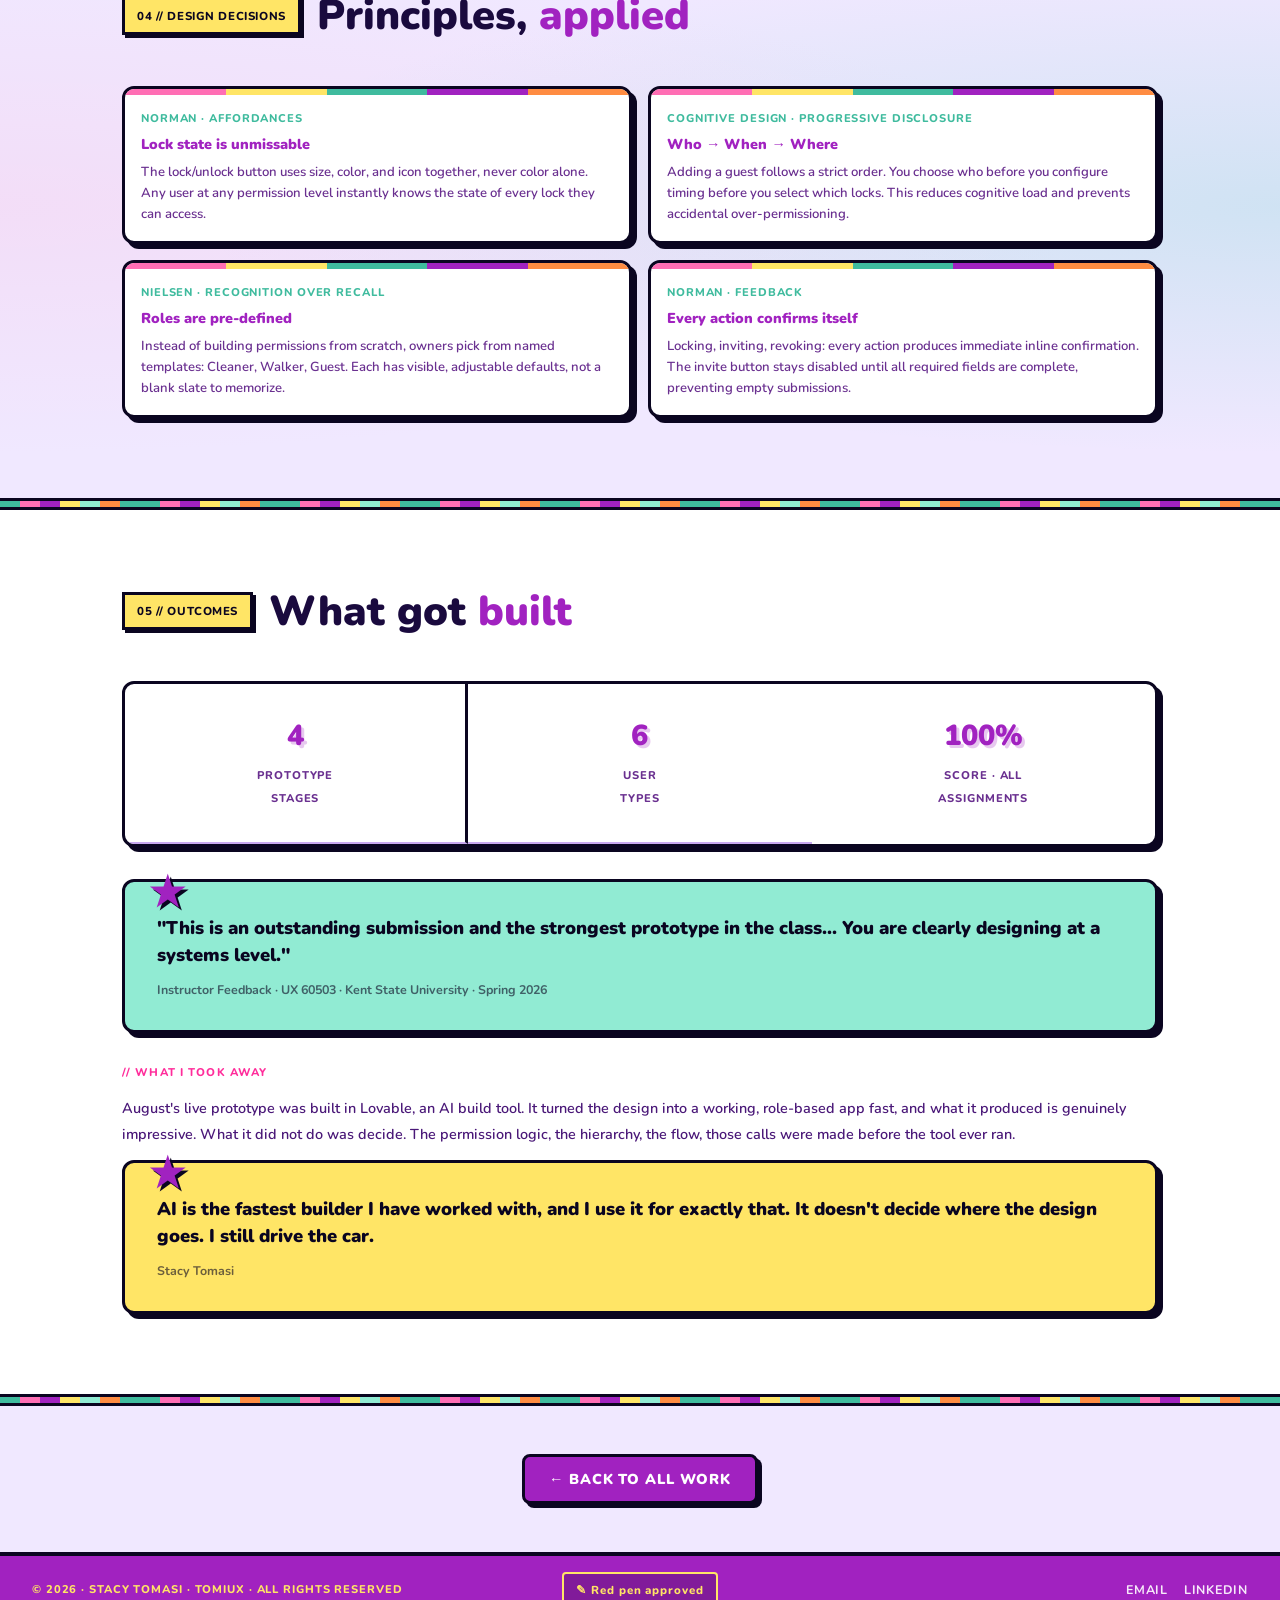
==== commit 0da306f8: "Spacing: snap padding, margin, gap to a 9-step scale (--space-1 to --space-9) Co-Authored-By: Claude" ====
--- a/august/index.html
+++ b/august/index.html
@@ -18,6 +18,8 @@
 <script src="../assets/nav.js"></script>
 <style>
   :root {
+    --space-1: 0.25rem; --space-2: 0.5rem; --space-3: 0.75rem; --space-4: 1rem; --space-5: 1.5rem;
+    --space-6: 2rem; --space-7: 3rem; --space-8: 4rem; --space-9: 5rem;
     --lavender-bg: #f0e8ff;
     --lavender-mid: #c8a8f0;
     --lavender-dark: #9b70d8;
@@ -61,9 +63,9 @@
   /* SECTION WRAPPERS */
   .section-bg-white { background: var(--white); position: relative; z-index: 1; }
   .section-bg-soft { background: radial-gradient(ellipse at 0% 50%, rgba(255,179,217,0.2) 0%, transparent 60%), radial-gradient(ellipse at 100% 50%, rgba(78,205,196,0.2) 0%, transparent 60%), var(--lavender-bg); position: relative; z-index: 1; }
-  .section-wrap { max-width: 1100px; margin: 0 auto; padding: 5rem 2rem; position: relative; z-index: 1; }
-  .section-header { display: flex; align-items: center; gap: 1rem; margin-bottom: 3rem; flex-wrap: wrap; }
-  .section-badge { font-family: 'Nunito', sans-serif; font-weight: 800; font-size: 0.72rem; padding: 0.4rem 0.75rem; background: var(--yellow); border: 3px solid var(--pixel-dark); box-shadow: 3px 3px 0 var(--pixel-dark); color: var(--pixel-dark); letter-spacing: 0.05em; white-space: nowrap; }
+  .section-wrap { max-width: 1100px; margin: 0 auto; padding: var(--space-9) var(--space-6); position: relative; z-index: 1; }
+  .section-header { display: flex; align-items: center; gap: var(--space-4); margin-bottom: var(--space-7); flex-wrap: wrap; }
+  .section-badge { font-family: 'Nunito', sans-serif; font-weight: 800; font-size: 0.72rem; padding: var(--space-2) var(--space-3); background: var(--yellow); border: 3px solid var(--pixel-dark); box-shadow: 3px 3px 0 var(--pixel-dark); color: var(--pixel-dark); letter-spacing: 0.05em; white-space: nowrap; }
   .section-title { font-family: 'Nunito', sans-serif; font-weight: 900; font-size: clamp(1.6rem, 3.5vw, 2.6rem); color: var(--text); flex: 1; line-height: 1.05; letter-spacing: 0; }
   .section-title .accent { color: var(--purple); }
   .section-title .accent2 { color: var(--hot-pink); }
@@ -72,25 +74,25 @@
   .case-hero {
     position: relative; z-index: 1;
     background: radial-gradient(ellipse at 10% 40%, rgba(255,110,180,0.18) 0%, transparent 50%), radial-gradient(ellipse at 90% 20%, rgba(78,205,196,0.18) 0%, transparent 50%), radial-gradient(ellipse at 50% 90%, rgba(155,89,255,0.15) 0%, transparent 50%), var(--lavender-bg);
-    padding: 4rem 2rem 3rem; border-bottom: 4px solid var(--pixel-dark);
-  }
-  .case-hero-inner { max-width: 1100px; margin: 0 auto; display: grid; grid-template-columns: 1fr 1fr; gap: 4rem; align-items: center; }
+    padding: var(--space-8) var(--space-6) var(--space-7); border-bottom: 4px solid var(--pixel-dark);
+  }
+  .case-hero-inner { max-width: 1100px; margin: 0 auto; display: grid; grid-template-columns: 1fr 1fr; gap: var(--space-8); align-items: center; }
   .case-eyebrow {
-    display: inline-flex; align-items: center; gap: 0.5rem;
+    display: inline-flex; align-items: center; gap: var(--space-2);
     font-family: 'Nunito', sans-serif; font-weight: 900; font-size: 0.72rem; letter-spacing: 0.08em;
     color: var(--pixel-dark); background: var(--yellow);
     border: 3px solid var(--pixel-dark); box-shadow: 3px 3px 0 var(--pixel-dark);
-    padding: 0.4rem 0.8rem; margin-bottom: 1.25rem;
+    padding: var(--space-2) var(--space-3); margin-bottom: var(--space-4);
   }
   .case-title {
     font-family: 'Nunito', sans-serif; font-weight: 900;
-    font-size: clamp(2.2rem, 5vw, 4rem); line-height: 0.95; margin-bottom: 0.75rem; letter-spacing: 0;
+    font-size: clamp(2.2rem, 5vw, 4rem); line-height: 0.95; margin-bottom: var(--space-3); letter-spacing: 0;
   }
   .case-title .line1 { display: block; color: var(--purple); text-shadow: 4px 4px 0 rgba(161,34,192,0.2); }
   .case-title .line2 { display: block; color: var(--teal); text-shadow: 4px 4px 0 rgba(63,187,158,0.2); }
-  .case-subtitle { font-size: 1rem; color: var(--text-mid); font-weight: 700; line-height: 1.6; margin-bottom: 1.5rem; }
-  .case-meta-pills { display: flex; gap: 0.6rem; flex-wrap: wrap; margin-bottom: 1.5rem; }
-  .pill { font-family: 'Nunito', sans-serif; font-weight: 900; font-size: 0.65rem; text-transform: uppercase; letter-spacing: 0.06em; padding: 0.3rem 0.7rem; border-radius: 4px; border: 2.5px solid var(--pixel-dark); box-shadow: 2px 2px 0 var(--pixel-dark); }
+  .case-subtitle { font-size: 1rem; color: var(--text-mid); font-weight: 700; line-height: 1.6; margin-bottom: var(--space-5); }
+  .case-meta-pills { display: flex; gap: var(--space-2); flex-wrap: wrap; margin-bottom: var(--space-5); }
+  .pill { font-family: 'Nunito', sans-serif; font-weight: 900; font-size: 0.65rem; text-transform: uppercase; letter-spacing: 0.06em; padding: var(--space-1) var(--space-3); border-radius: 4px; border: 2.5px solid var(--pixel-dark); box-shadow: 2px 2px 0 var(--pixel-dark); }
   .pill-purple { background: var(--purple); color: white; }
   .pill-teal { background: var(--teal); color: var(--pixel-dark); }
   .pill-yellow { background: var(--yellow); color: var(--pixel-dark); }
@@ -98,20 +100,20 @@
   .pill-orange { background: var(--orange); color: var(--pixel-dark); }
 
   .hero-stat-card { background: var(--white); border: 3px solid var(--pixel-dark); box-shadow: 6px 6px 0 var(--pixel-dark); border-radius: 12px; overflow: hidden; max-width: 420px; }
-  .stat-card-header { background: var(--purple); padding: 0.7rem 1.25rem; display: flex; justify-content: space-between; align-items: center; }
+  .stat-card-header { background: var(--purple); padding: var(--space-3) var(--space-4); display: flex; justify-content: space-between; align-items: center; }
   .stat-card-header span { font-family: 'Nunito', sans-serif; font-weight: 900; font-size: 0.72rem; letter-spacing: 0.08em; color: white; }
   .stat-grid { display: grid; grid-template-columns: repeat(2, 1fr); gap: 0; }
-  .stat-cell { padding: 1.1rem 1.25rem; border-right: 2px solid var(--lavender-mid); border-bottom: 2px solid var(--lavender-mid); text-align: center; }
+  .stat-cell { padding: var(--space-4) var(--space-4); border-right: 2px solid var(--lavender-mid); border-bottom: 2px solid var(--lavender-mid); text-align: center; }
   .stat-cell:nth-child(2n) { border-right: none; }
   .stat-cell:nth-child(3), .stat-cell:nth-child(4) { border-bottom: none; }
-  .stat-number { font-family: 'Nunito', sans-serif; font-weight: 900; font-size: 2.2rem; line-height: 1; margin-bottom: 0.25rem; }
+  .stat-number { font-family: 'Nunito', sans-serif; font-weight: 900; font-size: 2.2rem; line-height: 1; margin-bottom: var(--space-1); }
   .stat-label-sm { font-family: 'Nunito', sans-serif; font-weight: 800; font-size: 0.72rem; letter-spacing: 0.04em; color: var(--text-light); line-height: 1.6; }
 
   @media (max-width: 768px) {
-    .case-hero-inner { grid-template-columns: 1fr; gap: 2rem; }
+    .case-hero-inner { grid-template-columns: 1fr; gap: var(--space-6); }
     .hero-stat-card { max-width: 100%; }
   }
-  .btn { font-family: 'Nunito', sans-serif; font-weight: 900; font-size: 0.85rem; text-transform: uppercase; letter-spacing: 0.08em; padding: 0.85rem 1.75rem; border-radius: 8px; text-decoration: none; display: inline-flex; align-items: center; gap: 0.5rem; transition: all 0.12s; border: 3px solid var(--pixel-dark); box-shadow: 4px 4px 0 var(--pixel-dark); }
+  .btn { font-family: 'Nunito', sans-serif; font-weight: 900; font-size: 0.85rem; text-transform: uppercase; letter-spacing: 0.08em; padding: var(--space-3) var(--space-5); border-radius: 8px; text-decoration: none; display: inline-flex; align-items: center; gap: var(--space-2); transition: all 0.12s; border: 3px solid var(--pixel-dark); box-shadow: 4px 4px 0 var(--pixel-dark); }
   .btn:hover { transform: translate(-2px,-2px); box-shadow: 6px 6px 0 var(--pixel-dark); }
   .btn:active { transform: translate(2px,2px); box-shadow: 2px 2px 0 var(--pixel-dark); }
   .btn:focus-visible { outline: 3px solid var(--yellow); outline-offset: 3px; transform: translate(-2px,-2px); box-shadow: 6px 6px 0 var(--pixel-dark); }
@@ -121,73 +123,73 @@
   .btn-secondary:hover { background: var(--lavender-mid); }
 
   /* PROCESS CARDS */
-  .process-grid { display: grid; grid-template-columns: repeat(auto-fit, minmax(210px, 1fr)); gap: 1.25rem; }
+  .process-grid { display: grid; grid-template-columns: repeat(auto-fit, minmax(210px, 1fr)); gap: var(--space-4); }
   .process-card { background: var(--white); border-radius: 12px; border: 3px solid var(--pixel-dark); box-shadow: 5px 5px 0 var(--pixel-dark); overflow: hidden; transition: all 0.12s; }
   .process-card:hover { transform: translate(-3px,-3px); box-shadow: 8px 8px 0 var(--pixel-dark); }
   .process-card-top { height: 10px; }
   .p-pink { background: var(--pink); } .p-yellow { background: var(--yellow); }
   .p-purple { background: var(--purple); } .p-teal { background: var(--teal); }
-  .process-card-body { padding: 1.25rem; }
-  .card-num { font-family: 'Nunito', sans-serif; font-weight: 900; font-size: 1.2rem; margin-bottom: 0.5rem; }
+  .process-card-body { padding: var(--space-4); }
+  .card-num { font-family: 'Nunito', sans-serif; font-weight: 900; font-size: 1.2rem; margin-bottom: var(--space-2); }
   .c-pink { color: var(--pink); } .c-yellow { color: #8a5e00; }
   .c-purple { color: var(--purple); } .c-teal { color: var(--teal); }
-  .card-badge { font-family: 'Nunito', sans-serif; font-weight: 800; font-size: 0.7rem; padding: 0.2rem 0.5rem; border: 2px solid var(--pixel-dark); display: inline-block; margin-bottom: 0.75rem; }
+  .card-badge { font-family: 'Nunito', sans-serif; font-weight: 800; font-size: 0.7rem; padding: var(--space-1) var(--space-2); border: 2px solid var(--pixel-dark); display: inline-block; margin-bottom: var(--space-3); }
   .badge-pink { background: var(--baby-pink); color: var(--pixel-dark); } .badge-yellow { background: var(--yellow); color: var(--pixel-dark); }
   .badge-purple { background: var(--lavender-mid); color: var(--pixel-dark); } .badge-teal { background: var(--mint); color: var(--pixel-dark); }
-  .card-title { font-family: 'Nunito', sans-serif; font-weight: 900; font-size: 0.9rem; color: var(--text); margin-bottom: 0.5rem; letter-spacing: 0; }
+  .card-title { font-family: 'Nunito', sans-serif; font-weight: 900; font-size: 0.9rem; color: var(--text); margin-bottom: var(--space-2); letter-spacing: 0; }
   .card-body { font-size: 0.82rem; line-height: 1.6; color: var(--text-light); font-weight: 600; }
 
   /* PROBLEM */
-  .problem-grid { display: grid; grid-template-columns: 1fr 1fr; gap: 3rem; align-items: start; }
-  .pull-quote { font-family: 'Nunito', sans-serif; font-weight: 900; font-size: clamp(1rem, 2vw, 1.3rem); color: var(--purple); border-left: 6px solid var(--teal); padding-left: 1.25rem; margin-bottom: 1.25rem; line-height: 1.4; letter-spacing: 0; }
-  .body-text { font-size: 0.9rem; line-height: 1.8; color: var(--text-mid); font-weight: 600; margin-bottom: 0.85rem; }
-  .sub-label { font-family: 'Nunito', sans-serif; font-weight: 800; font-size: 0.7rem; letter-spacing: 0.1em; color: var(--hot-pink); margin-bottom: 1rem; }
+  .problem-grid { display: grid; grid-template-columns: 1fr 1fr; gap: var(--space-7); align-items: start; }
+  .pull-quote { font-family: 'Nunito', sans-serif; font-weight: 900; font-size: clamp(1rem, 2vw, 1.3rem); color: var(--purple); border-left: 6px solid var(--teal); padding-left: var(--space-4); margin-bottom: var(--space-4); line-height: 1.4; letter-spacing: 0; }
+  .body-text { font-size: 0.9rem; line-height: 1.8; color: var(--text-mid); font-weight: 600; margin-bottom: var(--space-3); }
+  .sub-label { font-family: 'Nunito', sans-serif; font-weight: 800; font-size: 0.7rem; letter-spacing: 0.1em; color: var(--hot-pink); margin-bottom: var(--space-4); }
   .insight-list { list-style: none; }
-  .insight-list li { font-size: 0.82rem; font-weight: 700; color: var(--text-mid); padding: 0.6rem 0; border-bottom: 2px solid var(--mint); display: flex; gap: 0.75rem; align-items: flex-start; line-height: 1.5; }
+  .insight-list li { font-size: 0.82rem; font-weight: 700; color: var(--text-mid); padding: var(--space-2) 0; border-bottom: 2px solid var(--mint); display: flex; gap: var(--space-3); align-items: flex-start; line-height: 1.5; }
   .insight-list li::before { content: '\25B6'; color: var(--teal); flex-shrink: 0; font-size: 0.6rem; margin-top: 3px; }
 
   /* USER CARDS */
-  .users-grid { display: grid; grid-template-columns: repeat(auto-fit, minmax(148px, 1fr)); gap: 1.25rem; }
+  .users-grid { display: grid; grid-template-columns: repeat(auto-fit, minmax(148px, 1fr)); gap: var(--space-4); }
   .user-card { background: var(--white); border-radius: 12px; border: 3px solid var(--pixel-dark); box-shadow: 5px 5px 0 var(--pixel-dark); overflow: hidden; transition: all 0.12s; }
   .user-card:hover { transform: translate(-3px,-3px); box-shadow: 8px 8px 0 var(--pixel-dark); }
-  .user-card-header { font-family: 'Nunito', sans-serif; font-weight: 800; font-size: 0.7rem; letter-spacing: 0.08em; padding: 0.4rem 0.75rem; color: var(--pixel-dark); border-bottom: 3px solid var(--pixel-dark); }
+  .user-card-header { font-family: 'Nunito', sans-serif; font-weight: 800; font-size: 0.7rem; letter-spacing: 0.08em; padding: var(--space-2) var(--space-3); color: var(--pixel-dark); border-bottom: 3px solid var(--pixel-dark); }
   .uh-teal { background: var(--teal); } .uh-blue { background: var(--baby-blue); }
   .uh-mint { background: var(--mint); } .uh-pink { background: var(--baby-pink); }
   .uh-yellow { background: var(--yellow); } .uh-purple { background: var(--lavender-mid); }
-  .user-card-body { padding: 1rem; }
-  .user-icon { font-size: 1.75rem; display: block; margin-bottom: 0.5rem; }
-  .user-name { font-family: 'Nunito', sans-serif; font-weight: 900; font-size: 0.85rem; color: var(--text); margin-bottom: 0.35rem; letter-spacing: 0; }
+  .user-card-body { padding: var(--space-4); }
+  .user-icon { font-size: 1.75rem; display: block; margin-bottom: var(--space-2); }
+  .user-name { font-family: 'Nunito', sans-serif; font-weight: 900; font-size: 0.85rem; color: var(--text); margin-bottom: var(--space-1); letter-spacing: 0; }
   .user-desc { font-size: 0.75rem; line-height: 1.6; color: var(--text-light); font-weight: 600; }
 
   /* DESIGN DECISIONS */
-  .decisions-grid { display: grid; grid-template-columns: 1fr 1fr; gap: 1.25rem; }
+  .decisions-grid { display: grid; grid-template-columns: 1fr 1fr; gap: var(--space-4); }
   .decision-card { background: var(--white); border-radius: 12px; border: 3px solid var(--pixel-dark); box-shadow: 5px 5px 0 var(--pixel-dark); overflow: hidden; }
   .decision-card::before { content: ''; display: block; height: 6px; background: repeating-linear-gradient(90deg, var(--pink) 0, var(--pink) 20%, var(--yellow) 20%, var(--yellow) 40%, var(--teal) 40%, var(--teal) 60%, var(--purple) 60%, var(--purple) 80%, var(--orange) 80%, var(--orange) 100%); }
-  .decision-card-body { padding: 1.25rem; }
-  .decision-principle { font-family: 'Nunito', sans-serif; font-weight: 800; font-size: 0.7rem; letter-spacing: 0.08em; color: var(--teal); margin-bottom: 0.5rem; }
-  .decision-title { font-family: 'Nunito', sans-serif; font-weight: 900; font-size: 0.9rem; color: var(--purple); margin-bottom: 0.5rem; letter-spacing: 0; }
+  .decision-card-body { padding: var(--space-4); }
+  .decision-principle { font-family: 'Nunito', sans-serif; font-weight: 800; font-size: 0.7rem; letter-spacing: 0.08em; color: var(--teal); margin-bottom: var(--space-2); }
+  .decision-title { font-family: 'Nunito', sans-serif; font-weight: 900; font-size: 0.9rem; color: var(--purple); margin-bottom: var(--space-2); letter-spacing: 0; }
   .decision-body { font-size: 0.82rem; line-height: 1.6; color: var(--text-light); font-weight: 600; }
 
   /* STAT ROW */
-  .stat-row-outer { display: grid; grid-template-columns: repeat(3, 1fr); background: var(--white); border: 3px solid var(--pixel-dark); box-shadow: 5px 5px 0 var(--pixel-dark); border-radius: 12px; overflow: hidden; margin-bottom: 2rem; }
-  .stat-cell { padding: 2rem 1rem; text-align: center; border-right: 3px solid var(--pixel-dark); }
+  .stat-row-outer { display: grid; grid-template-columns: repeat(3, 1fr); background: var(--white); border: 3px solid var(--pixel-dark); box-shadow: 5px 5px 0 var(--pixel-dark); border-radius: 12px; overflow: hidden; margin-bottom: var(--space-6); }
+  .stat-cell { padding: var(--space-6) var(--space-4); text-align: center; border-right: 3px solid var(--pixel-dark); }
   .stat-cell:last-child { border-right: none; }
-  .stat-num { font-family: 'Nunito', sans-serif; font-weight: 900; font-size: clamp(1.2rem, 3vw, 1.8rem); color: var(--purple); display: block; margin-bottom: 0.5rem; text-shadow: 3px 3px 0 rgba(161,34,192,0.25); }
+  .stat-num { font-family: 'Nunito', sans-serif; font-weight: 900; font-size: clamp(1.2rem, 3vw, 1.8rem); color: var(--purple); display: block; margin-bottom: var(--space-2); text-shadow: 3px 3px 0 rgba(161,34,192,0.25); }
   .stat-label { font-family: 'Nunito', sans-serif; font-weight: 800; font-size: 0.7rem; letter-spacing: 0.08em; color: var(--text-light); line-height: 1.8; }
 
   /* TAKEAWAY */
-  .takeaway { background: var(--yellow); border: 3px solid var(--pixel-dark); box-shadow: 5px 5px 0 var(--pixel-dark); border-radius: 12px; padding: 2.5rem; position: relative; }
+  .takeaway { background: var(--yellow); border: 3px solid var(--pixel-dark); box-shadow: 5px 5px 0 var(--pixel-dark); border-radius: 12px; padding: var(--space-6); position: relative; }
   .takeaway::before { content: '\2605'; font-family: 'Nunito', sans-serif; font-weight: 900; font-size: 2.5rem; position: absolute; top: -1rem; left: 1.5rem; color: var(--purple); text-shadow: 3px 3px 0 var(--pixel-dark); }
-  .takeaway-text { font-family: 'Nunito', sans-serif; font-weight: 900; font-size: clamp(0.9rem, 1.8vw, 1.15rem); color: var(--pixel-dark); line-height: 1.5; margin-bottom: 0.75rem; letter-spacing: 0; }
+  .takeaway-text { font-family: 'Nunito', sans-serif; font-weight: 900; font-size: clamp(0.9rem, 1.8vw, 1.15rem); color: var(--pixel-dark); line-height: 1.5; margin-bottom: var(--space-3); letter-spacing: 0; }
   .takeaway-attr { font-size: 0.78rem; font-weight: 700; color: rgba(10,5,32,0.6); }
 
   /* FOOTER */
-  footer { background: var(--purple); border-top: 4px solid var(--pixel-dark); padding: 2rem; display: flex; align-items: center; justify-content: space-between; flex-wrap: wrap; gap: 1rem; position: relative; z-index: 1; }
+  footer { background: var(--purple); border-top: 4px solid var(--pixel-dark); padding: var(--space-6); display: flex; align-items: center; justify-content: space-between; flex-wrap: wrap; gap: var(--space-4); position: relative; z-index: 1; }
   .footer-brand { font-family: 'Nunito', sans-serif; font-weight: 800; font-size: 0.7rem; color: var(--white); letter-spacing: 0.06em; line-height: 2; }
-  .footer-hits { font-family: 'Nunito', sans-serif; font-weight: 800; font-size: 0.72rem; color: var(--yellow); letter-spacing: 0.1em; cursor: pointer; padding: 0.4rem 0.75rem; border: 2px solid var(--yellow); background: rgba(0,0,0,0.2); border-radius: 4px; transition: all 0.3s; }
+  .footer-hits { font-family: 'Nunito', sans-serif; font-weight: 800; font-size: 0.72rem; color: var(--yellow); letter-spacing: 0.1em; cursor: pointer; padding: var(--space-2) var(--space-3); border: 2px solid var(--yellow); background: rgba(0,0,0,0.2); border-radius: 4px; transition: all 0.3s; }
   .footer-hits:hover, .footer-hits:focus-visible { background: rgba(255,229,102,0.15); border-color: var(--white); color: var(--white); }
   .footer-hits:focus-visible { outline: 2px solid var(--yellow); outline-offset: 2px; }
-  .footer-links { display: flex; gap: 1rem; }
+  .footer-links { display: flex; gap: var(--space-4); }
   .footer-links a { font-family: 'Nunito', sans-serif; font-weight: 800; font-size: 0.8rem; color: var(--white); text-decoration: none; text-transform: uppercase; letter-spacing: 0.06em; }
   .footer-links a:hover { color: var(--yellow); }
   .footer-links a:focus-visible { outline: 2px solid var(--yellow); outline-offset: 3px; color: var(--yellow); border-radius: 2px; }
@@ -292,8 +294,8 @@
       </div>
     </div>
     <!-- PROTOTYPE EMBED -->
-    <div id="prototype-embed" style="margin-top: 2.5rem;">
-      <p class="sub-label" style="margin-bottom: 1rem;">// LIVE PROTOTYPE</p>
+    <div id="prototype-embed" style="margin-top: var(--space-6);">
+      <p class="sub-label" style="margin-bottom: var(--space-4);">// LIVE PROTOTYPE</p>
       <div style="border: 3px solid var(--pixel-dark); box-shadow: 6px 6px 0 var(--pixel-dark); border-radius: 12px; overflow: hidden; background: var(--white); max-width: 420px; margin: 0 auto;">
         <iframe
           src="https://august-home.lovable.app"
@@ -433,12 +435,12 @@
       <div class="stat-cell"><span class="stat-num">100%</span><span class="stat-label">SCORE · ALL<br/>ASSIGNMENTS</span></div>
     </div>
 
-    <div class="takeaway" style="background: var(--mint); margin-bottom: 1.25rem;">
+    <div class="takeaway" style="background: var(--mint); margin-bottom: var(--space-4);">
       <p class="takeaway-text">"This is an outstanding submission and the strongest prototype in the class... You are clearly designing at a systems level."</p>
       <p class="takeaway-attr">Instructor Feedback · UX 60503 · Kent State University · Spring 2026</p>
     </div>
 
-    <p class="sub-label" style="margin-top: 2.5rem; margin-bottom: 1rem;">// WHAT I TOOK AWAY</p>
+    <p class="sub-label" style="margin-top: var(--space-6); margin-bottom: var(--space-4);">// WHAT I TOOK AWAY</p>
     <p class="body-text">August's live prototype was built in Lovable, an AI build tool. It turned the design into a working, role-based app fast, and what it produced is genuinely impressive. What it did not do was decide. The permission logic, the hierarchy, the flow, those calls were made before the tool ever ran.</p>
 
     <div class="takeaway">
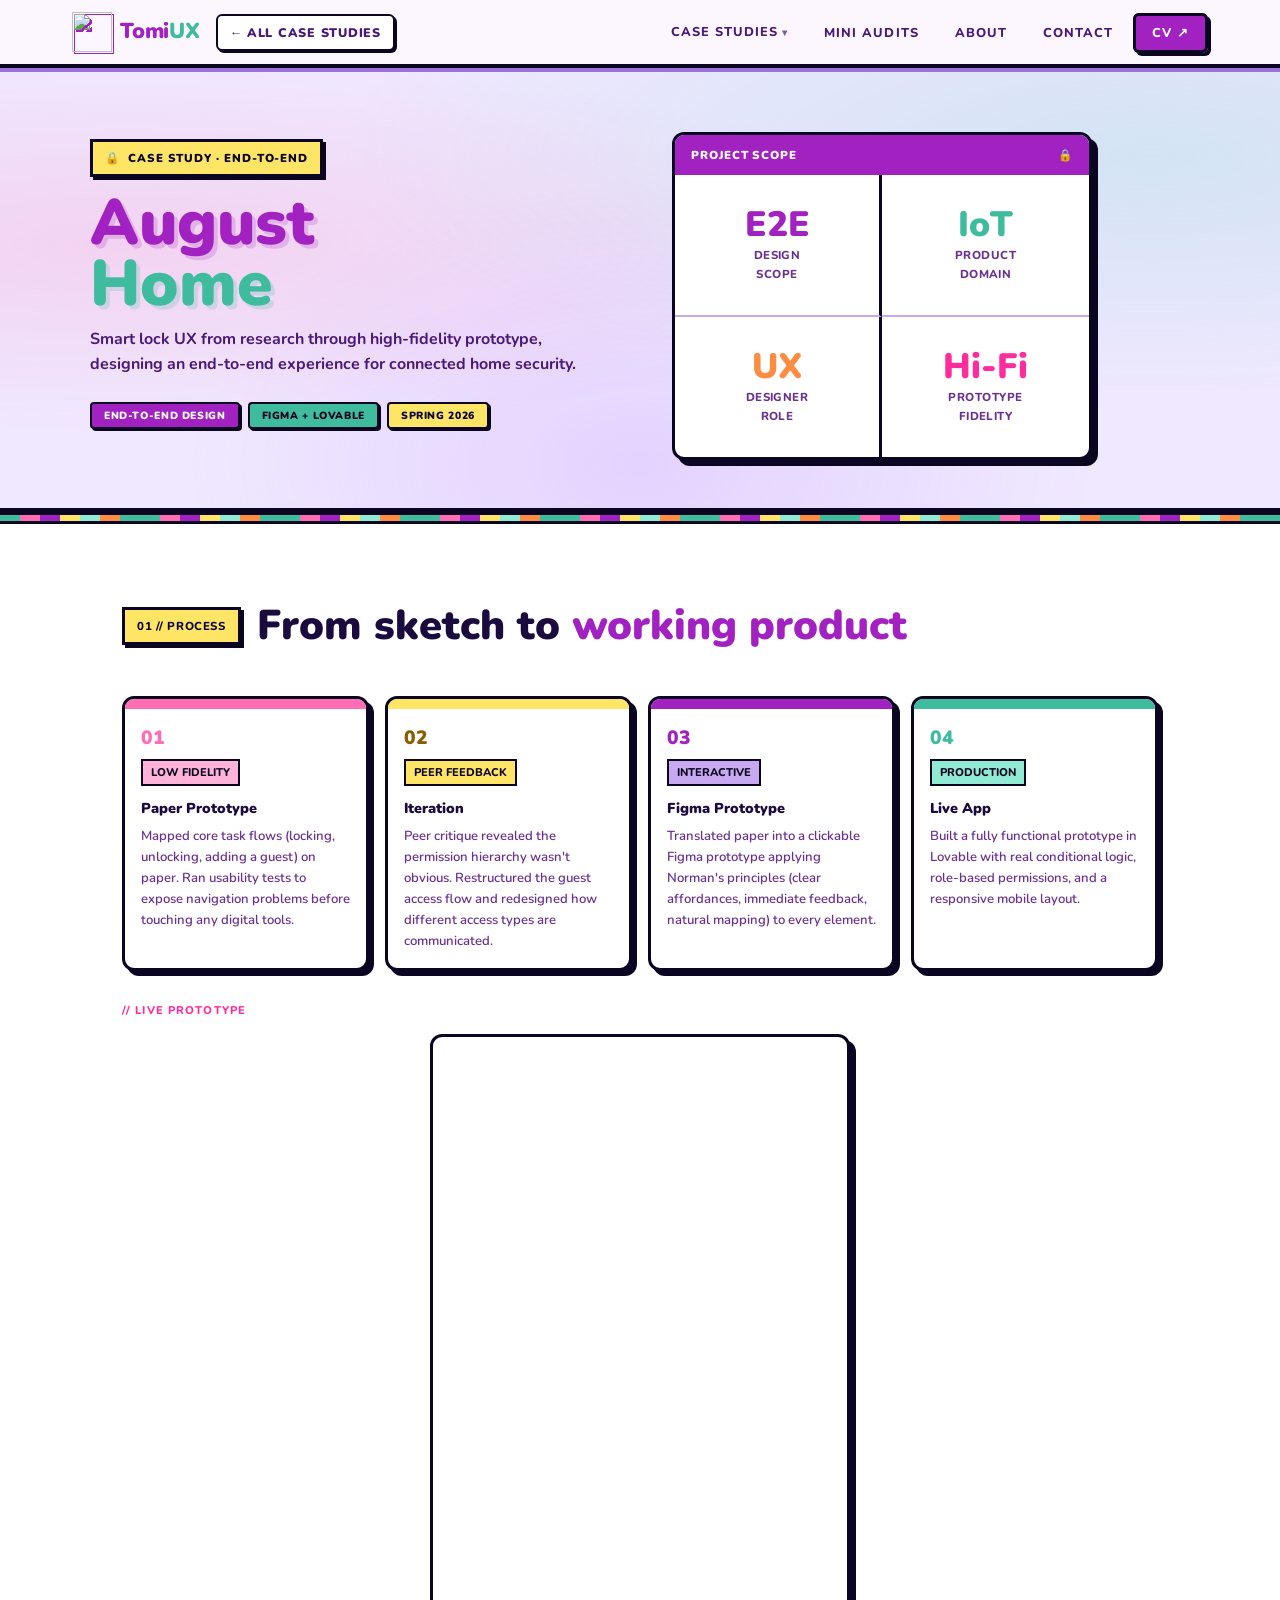
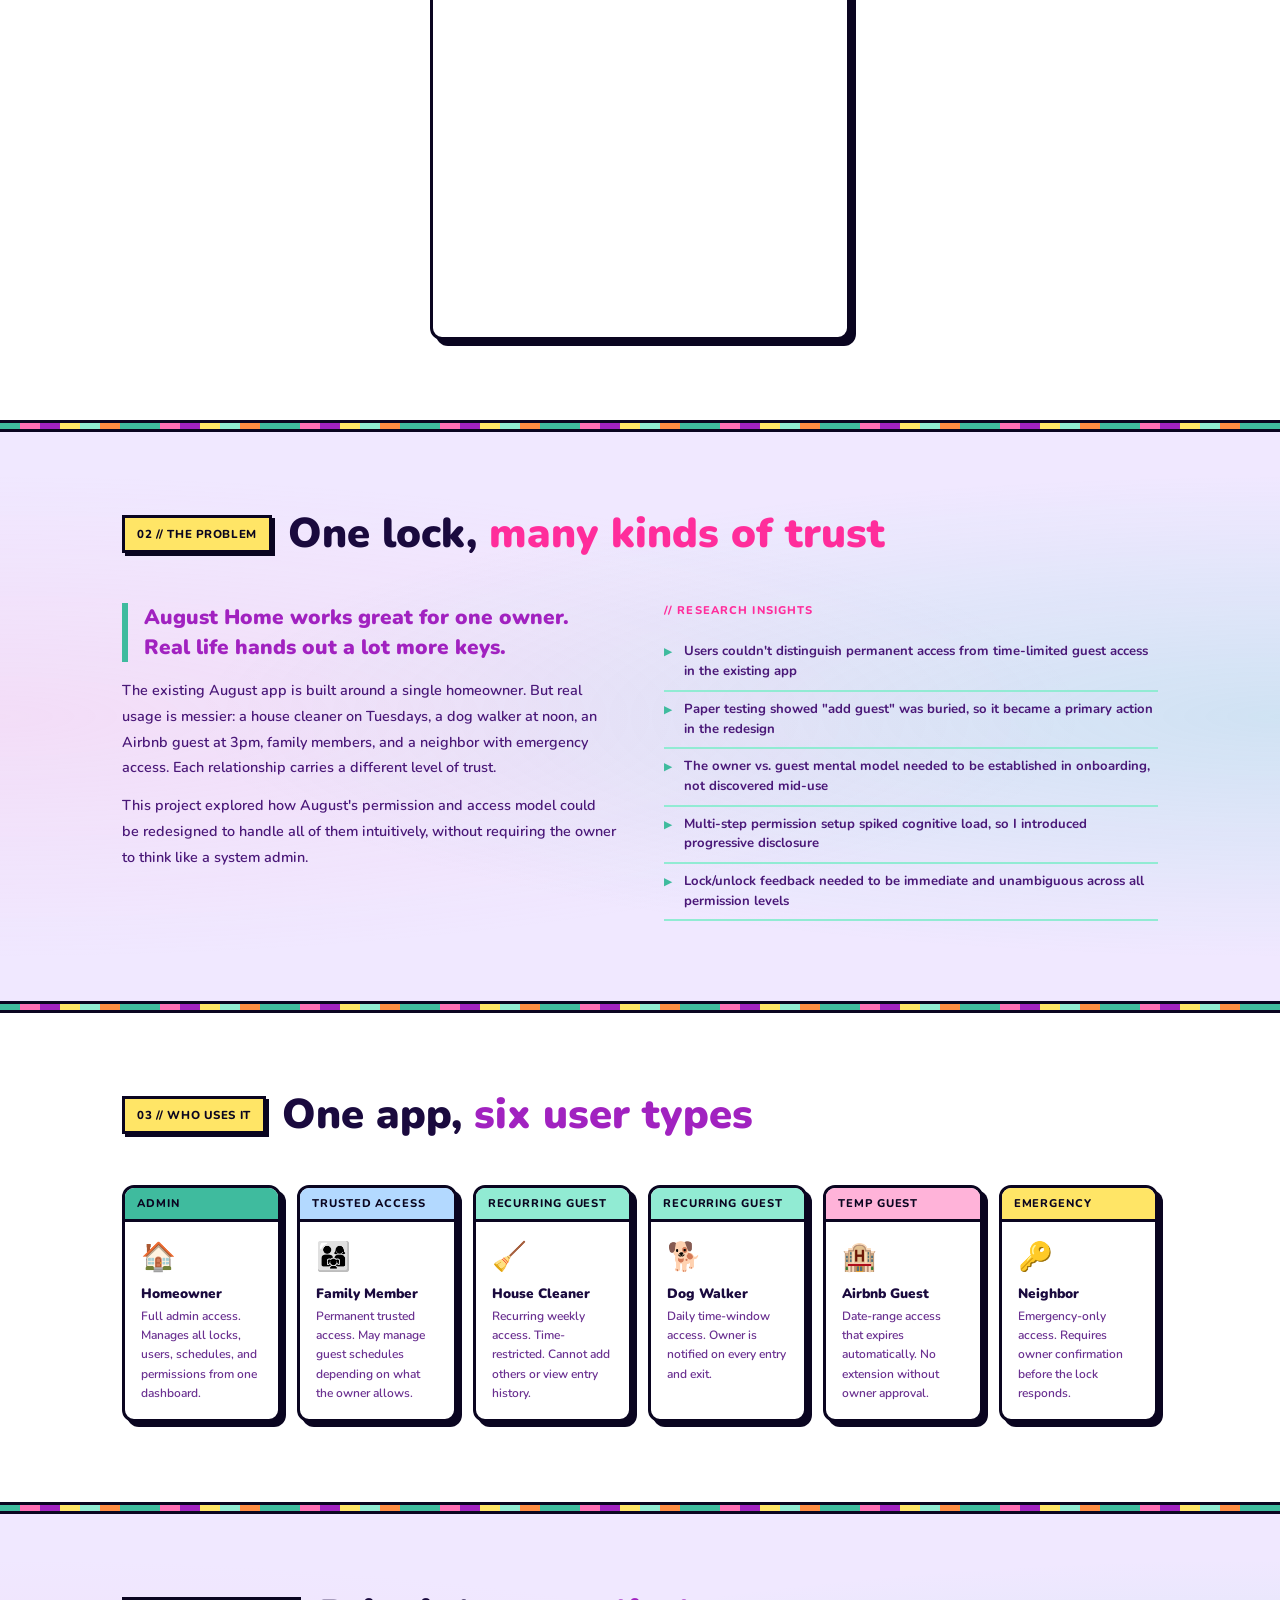
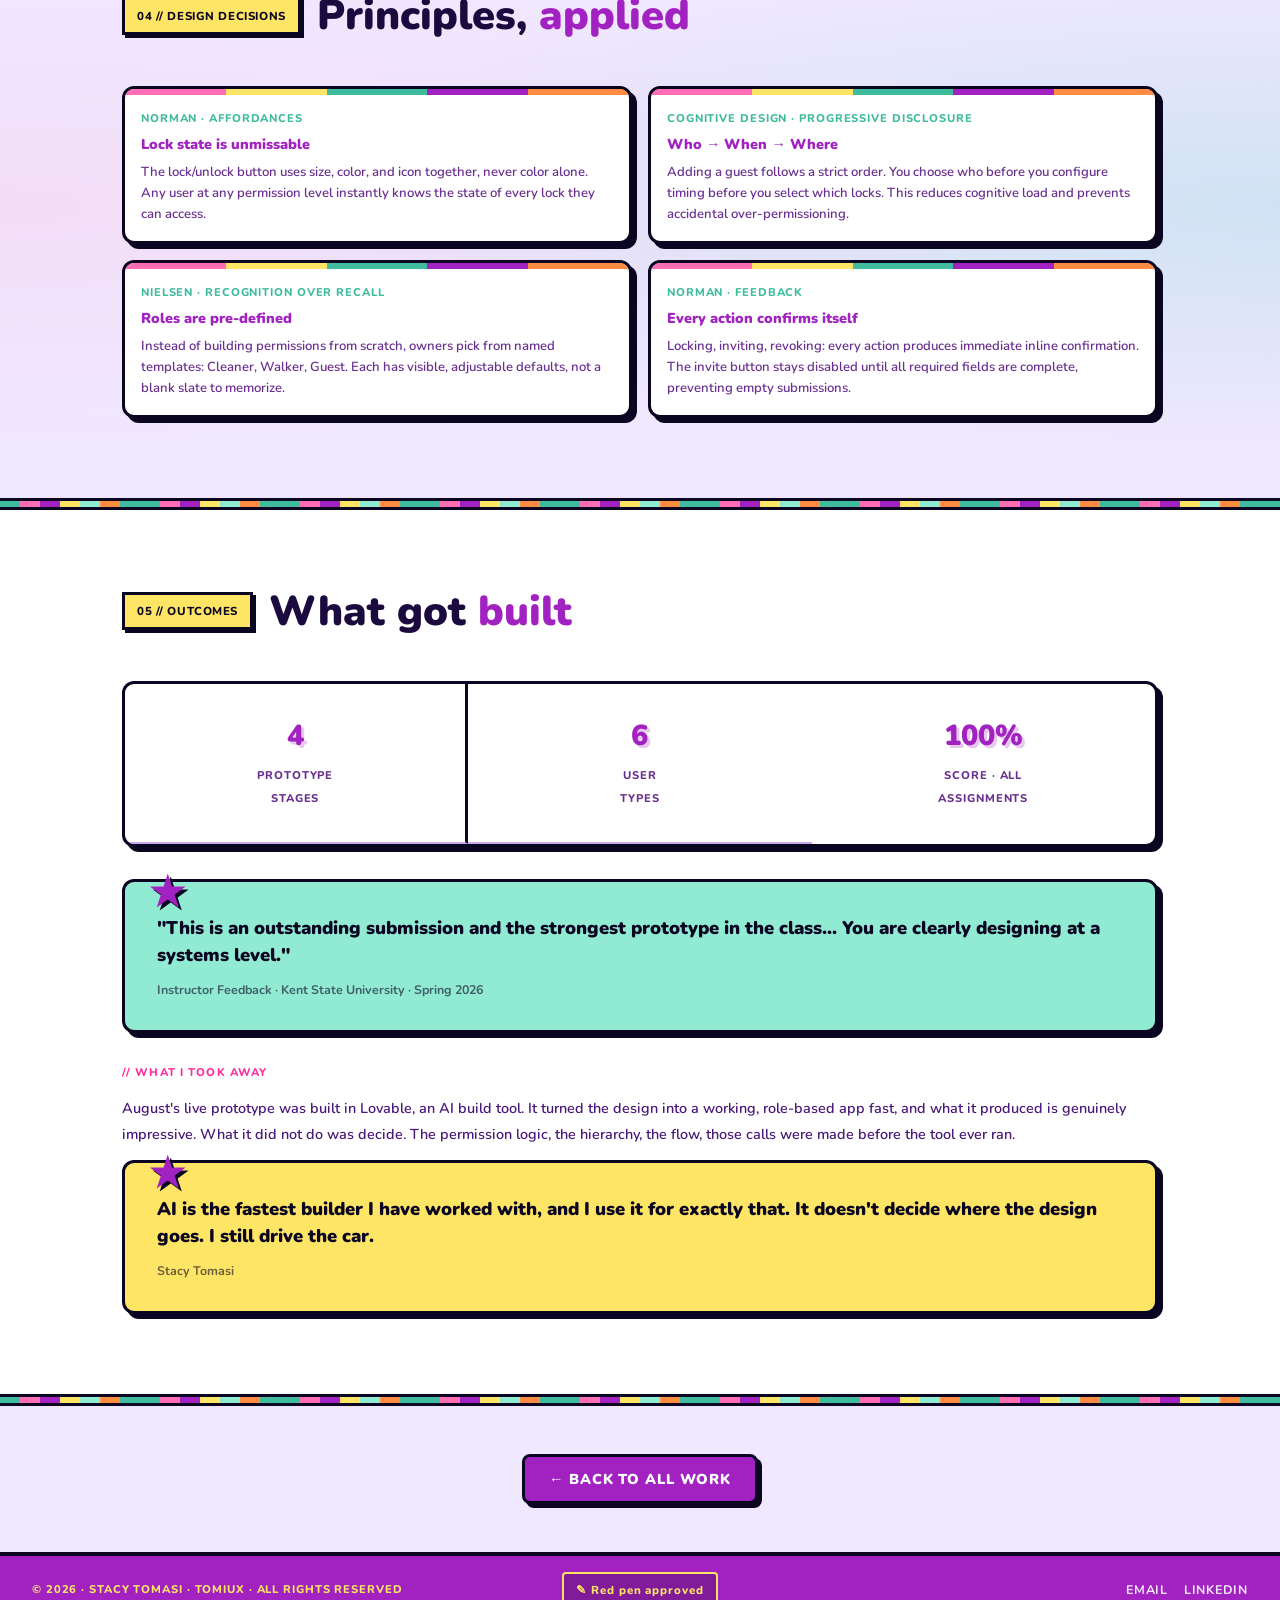
==== commit bb2bf94b: "August: drop course number from feedback credit Co-Authored-By: Claude Opus 5.5 <noreply@anthropic.c" ====
--- a/august/index.html
+++ b/august/index.html
@@ -437,7 +437,7 @@
 
     <div class="takeaway" style="background: var(--mint); margin-bottom: var(--space-4);">
       <p class="takeaway-text">"This is an outstanding submission and the strongest prototype in the class... You are clearly designing at a systems level."</p>
-      <p class="takeaway-attr">Instructor Feedback · UX 60503 · Kent State University · Spring 2026</p>
+      <p class="takeaway-attr">Instructor Feedback · Kent State University · Spring 2026</p>
     </div>
 
     <p class="sub-label" style="margin-top: var(--space-6); margin-bottom: var(--space-4);">// WHAT I TOOK AWAY</p>
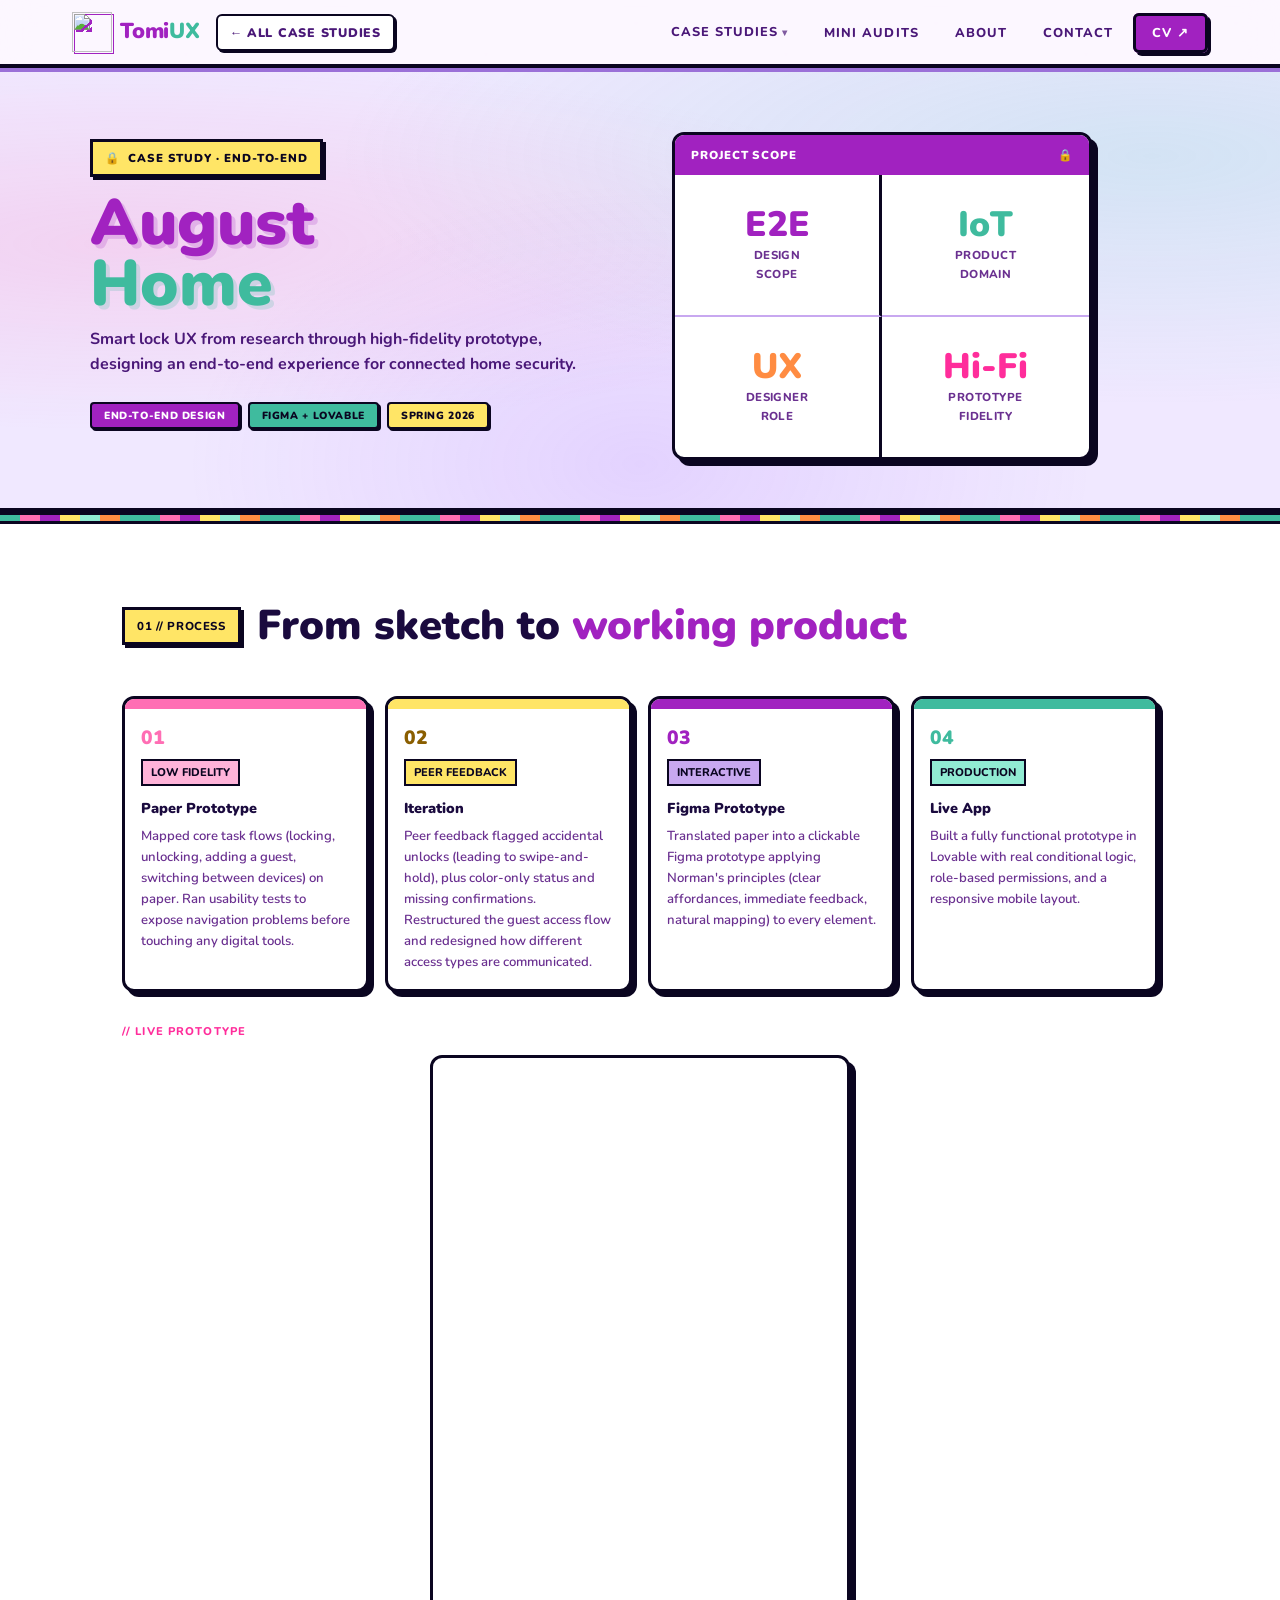
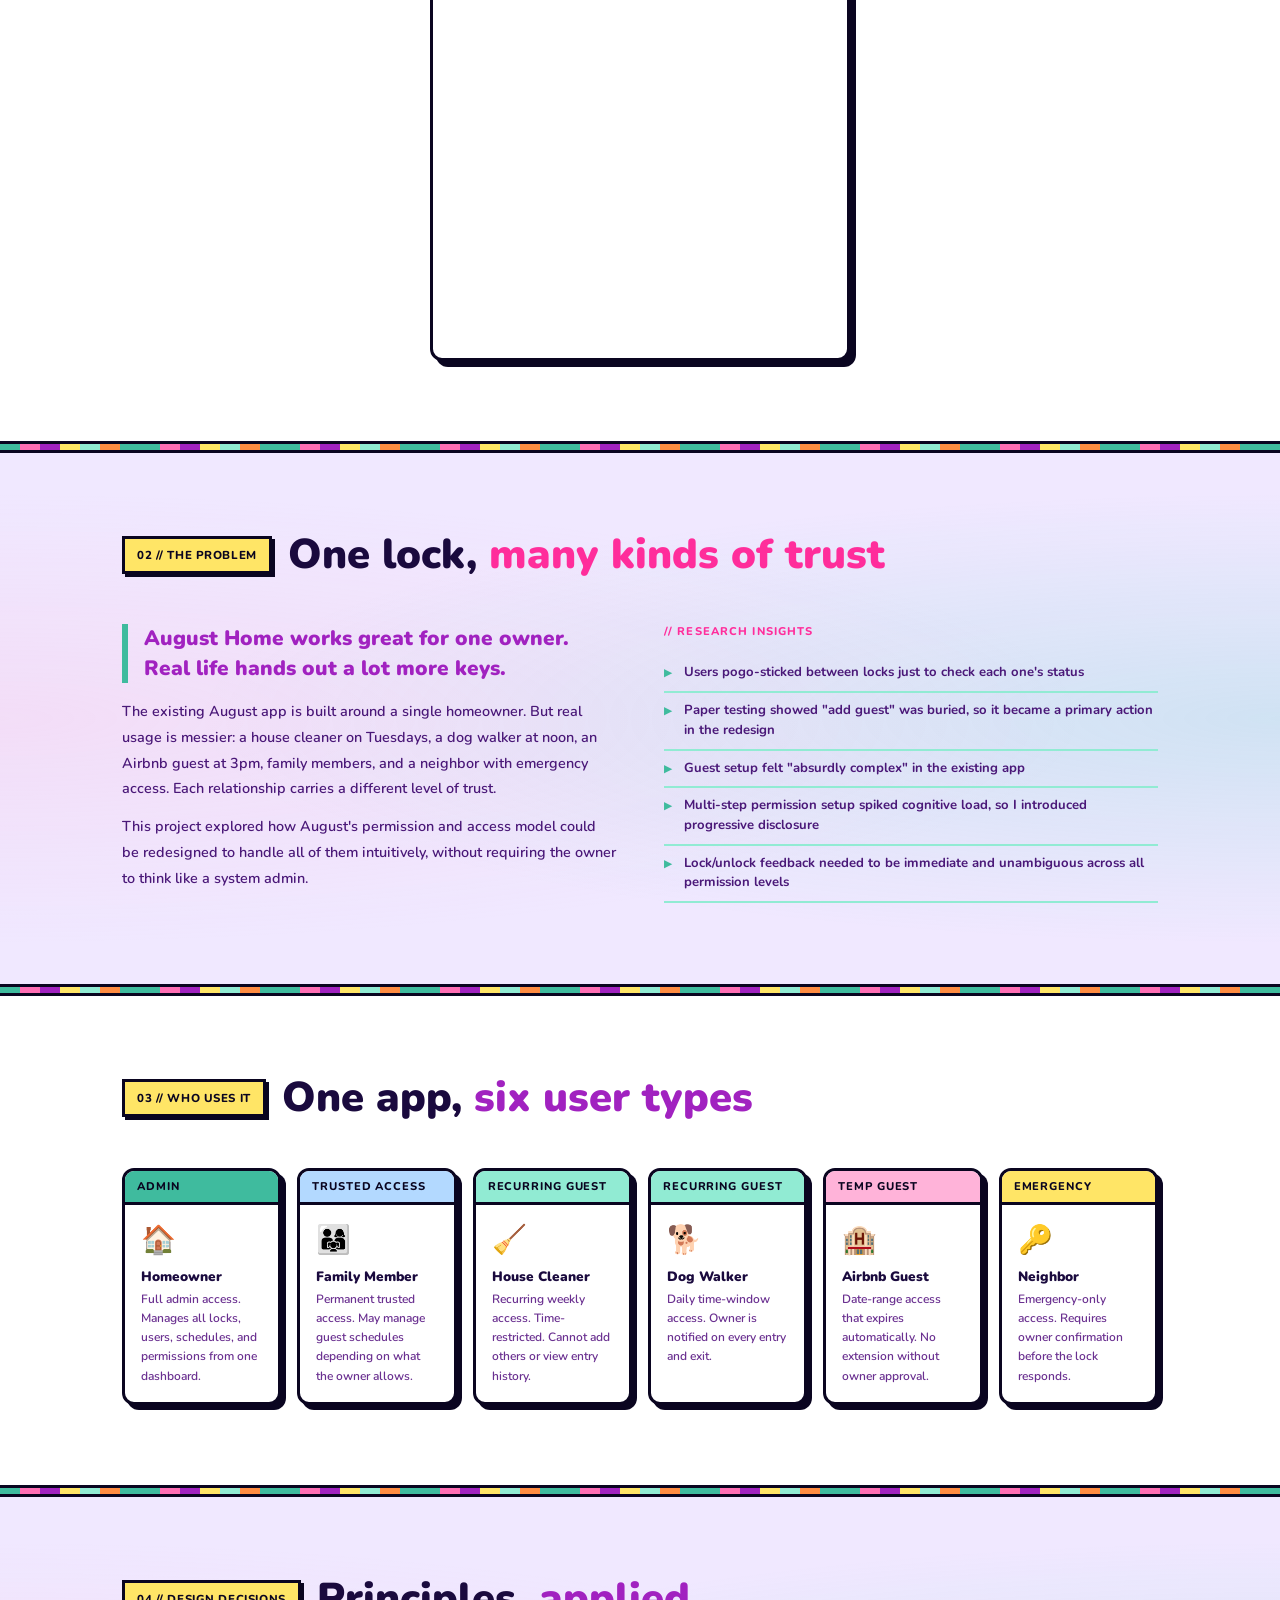
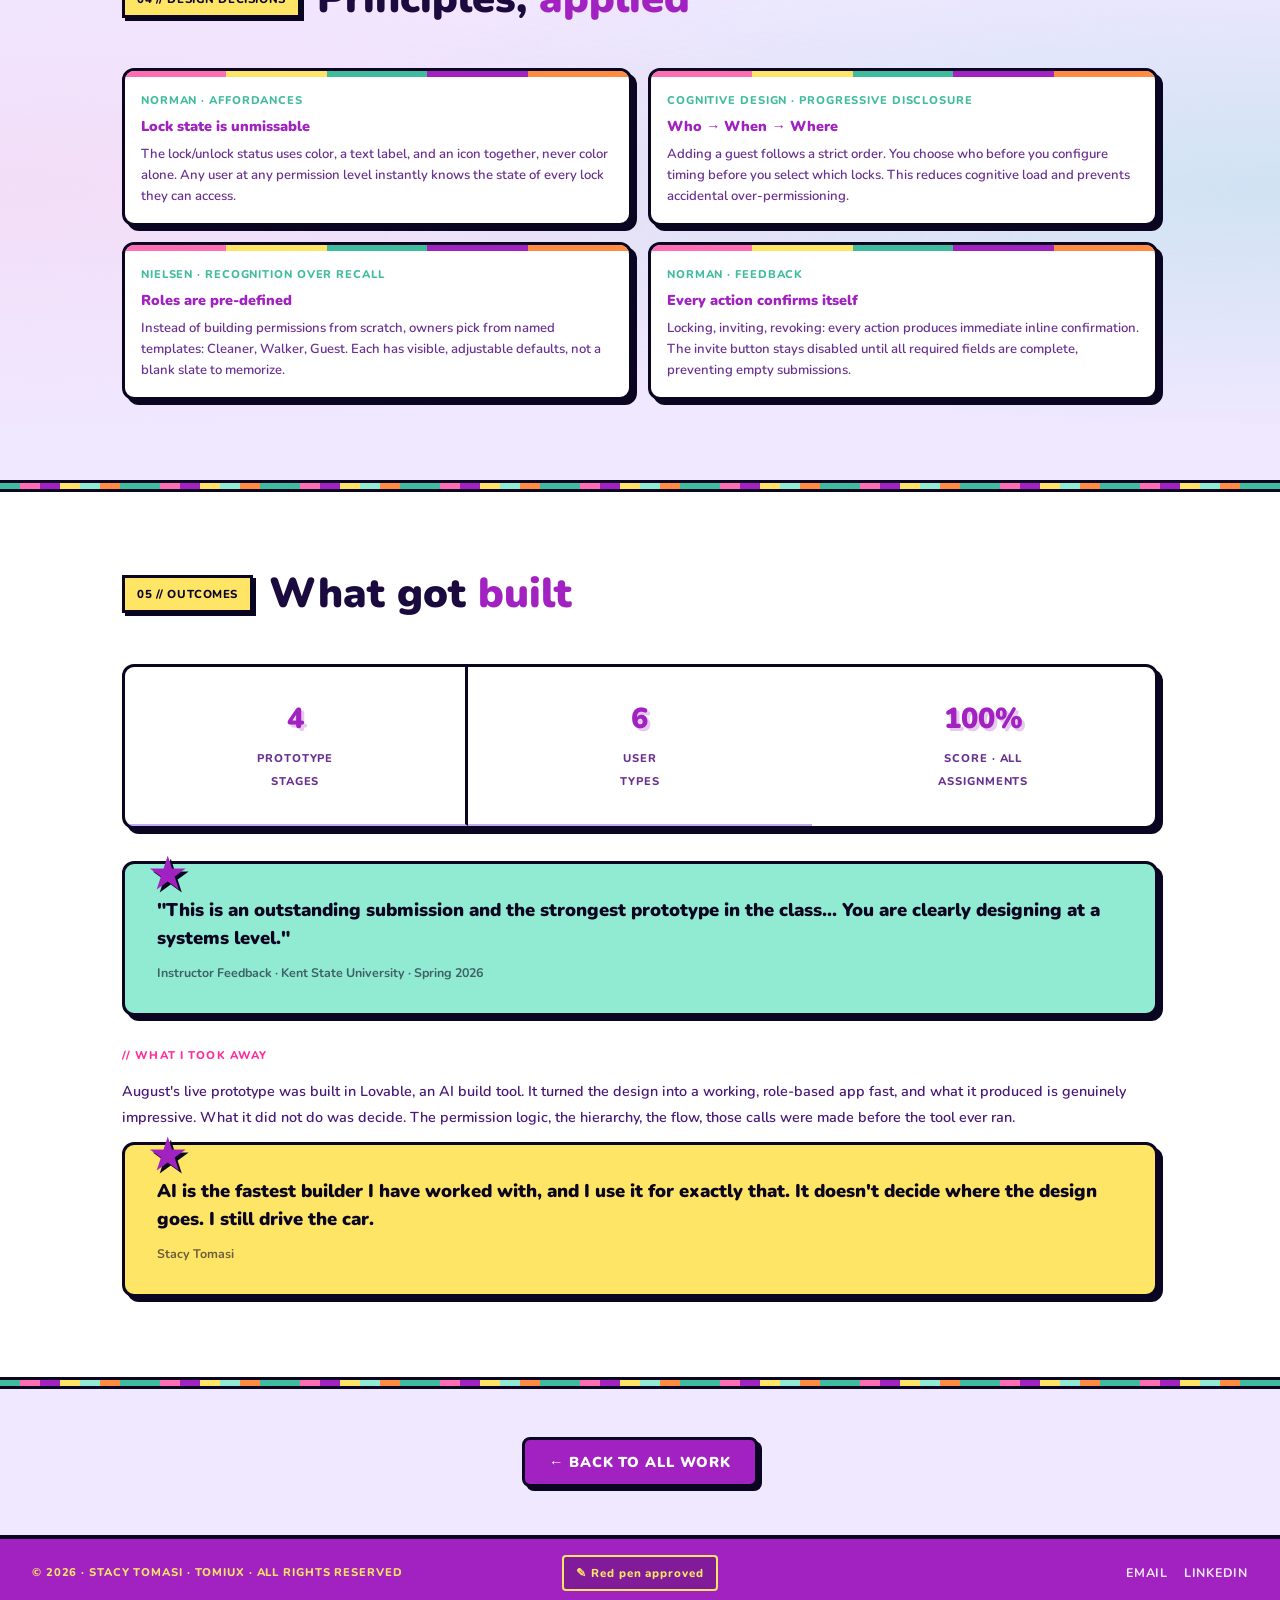
==== commit 7df36ebe: "August: match the papers Co-Authored-By: Claude Opus 5.5 <noreply@anthropic.com> Claude-Session: htt" ====
--- a/august/index.html
+++ b/august/index.html
@@ -262,7 +262,7 @@
           <div class="card-num c-pink" aria-hidden="true">01</div>
           <span class="card-badge badge-pink">LOW FIDELITY</span>
           <p class="card-title">Paper Prototype</p>
-          <p class="card-body">Mapped core task flows (locking, unlocking, adding a guest) on paper. Ran usability tests to expose navigation problems before touching any digital tools.</p>
+          <p class="card-body">Mapped core task flows (locking, unlocking, adding a guest, switching between devices) on paper. Ran usability tests to expose navigation problems before touching any digital tools.</p>
         </div>
       </div>
       <div class="process-card">
@@ -271,7 +271,7 @@
           <div class="card-num c-yellow" aria-hidden="true">02</div>
           <span class="card-badge badge-yellow">PEER FEEDBACK</span>
           <p class="card-title">Iteration</p>
-          <p class="card-body">Peer critique revealed the permission hierarchy wasn't obvious. Restructured the guest access flow and redesigned how different access types are communicated.</p>
+          <p class="card-body">Peer feedback flagged accidental unlocks (leading to swipe-and-hold), plus color-only status and missing confirmations. Restructured the guest access flow and redesigned how different access types are communicated.</p>
         </div>
       </div>
       <div class="process-card">
@@ -329,9 +329,9 @@
       <div>
         <p class="sub-label">// RESEARCH INSIGHTS</p>
         <ul class="insight-list">
-          <li>Users couldn't distinguish permanent access from time-limited guest access in the existing app</li>
+          <li>Users pogo-sticked between locks just to check each one's status</li>
           <li>Paper testing showed "add guest" was buried, so it became a primary action in the redesign</li>
-          <li>The owner vs. guest mental model needed to be established in onboarding, not discovered mid-use</li>
+          <li>Guest setup felt "absurdly complex" in the existing app</li>
           <li>Multi-step permission setup spiked cognitive load, so I introduced progressive disclosure</li>
           <li>Lock/unlock feedback needed to be immediate and unambiguous across all permission levels</li>
         </ul>
@@ -392,7 +392,7 @@
         <div class="decision-card-body">
           <p class="decision-principle">NORMAN · AFFORDANCES</p>
           <p class="decision-title">Lock state is unmissable</p>
-          <p class="decision-body">The lock/unlock button uses size, color, and icon together, never color alone. Any user at any permission level instantly knows the state of every lock they can access.</p>
+          <p class="decision-body">The lock/unlock status uses color, a text label, and an icon together, never color alone. Any user at any permission level instantly knows the state of every lock they can access.</p>
         </div>
       </div>
       <div class="decision-card">
